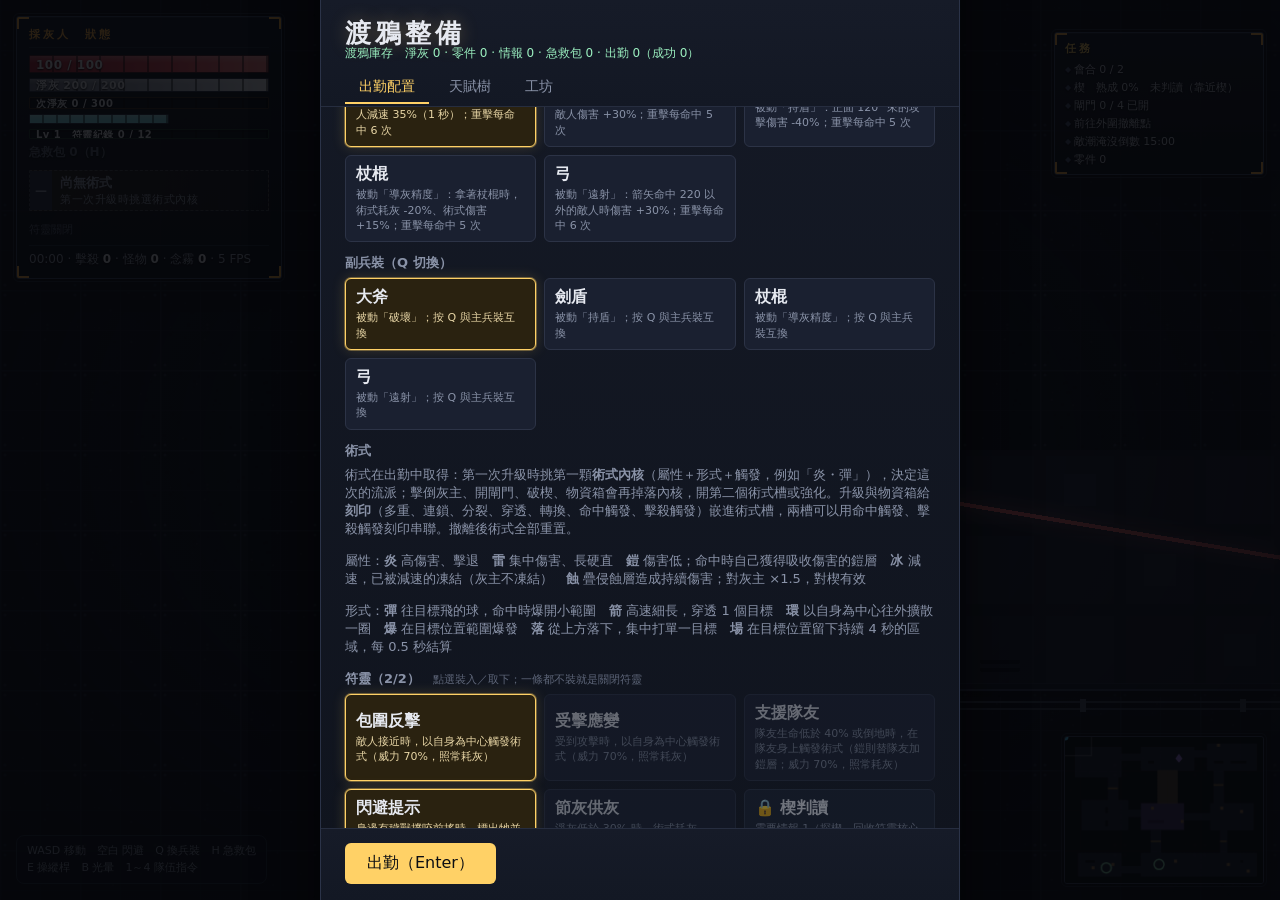
==== rift-survivor/index.html @ 5cd2fd7e "遊戲選單：六旗戰爭與接壤之楔 選單首頁加兩款遊戲的建置成果。六旗戰爭為純靜態；接壤之楔以相對路徑建置。  Co-Authored-By: Claude Sonnet 5.5 <noreply@anth" ====
<!doctype html>
<html lang="zh-Hant">
  <head>
    <meta charset="UTF-8" />
    <meta name="viewport" content="width=device-width, initial-scale=1.0, maximum-scale=1, user-scalable=no, viewport-fit=cover" />
    <title>接壤之楔 — 原型 M6 成長與平衡</title>
    <link rel="icon" href="data:image/svg+xml,%3Csvg xmlns='http://www.w3.org/2000/svg' viewBox='0 0 16 16'%3E%3Ccircle cx='8' cy='8' r='6' fill='%234fd1ff'/%3E%3C/svg%3E" />
    <script type="module" crossorigin src="./assets/index-C_yNsknh.js"></script>
    <link rel="modulepreload" crossorigin href="./assets/CanvasPool-dwPUnWQ4.js">
    <link rel="modulepreload" crossorigin href="./assets/canvasUtils-CXI_ysHv.js">
    <link rel="modulepreload" crossorigin href="./assets/RenderTargetSystem-DjqksETX.js">
    <link rel="modulepreload" crossorigin href="./assets/getTextureBatchBindGroup-BLrx3Rvi.js">
    <link rel="modulepreload" crossorigin href="./assets/getTexelRangeRects-DySdHJUp.js">
    <link rel="stylesheet" crossorigin href="./assets/index-B6tvguzx.css">
  </head>
  <body>
    <div id="app"></div>
    <div id="vignette"></div>

    <div id="hud">
      <div class="bar hp"><div class="fill" id="hp-fill"></div><div class="barrier" id="barrier-fill"></div><span id="hp-text"></span></div>
      <div class="bar ash"><div class="fill" id="ash-fill"></div><span id="ash-text"></span></div>
      <div class="bar cargo"><div class="fill" id="cargo-fill"></div><span id="cargo-text"></span></div>
      <div class="bar dodge"><div class="fill" id="dodge-fill"></div><span>翻滾</span></div>
      <div class="bar xp"><div class="fill" id="xp-fill"></div><span id="xp-text"></span></div>
      <div id="medkits"></div>
      <div id="art-slots" title="術式槽"></div>
      <div id="fuling-slots" title="符靈自動槽"></div>
      <div class="stats">
        <span id="time">00:00</span> · 擊殺 <b id="kills">0</b> · 怪物 <b id="enemies">0</b> ·
        念霧 <b id="threat">0</b> · <span id="fps"></span> FPS
      </div>
    </div>

    <div id="team">
      <div id="command"></div>
      <div id="team-list"></div>
      <ul id="mission" data-title="任務"></ul>
    </div>
    <div id="zone-name"></div>
    <div id="prompt"></div>
    <canvas id="minimap" width="200" height="147"></canvas>
    <div id="sys-toast"></div>

    <div id="fuling-toast"></div>
    <div id="weapon-hud">
      <div id="loadout-label"></div>
      <div class="weapon-row"><span><b id="weapon-name"></b> <small id="other-weapon"></small></span><span id="phase-label"></span></div>
      <div id="attack-name"></div>
      <div id="heavy-meter" title="主攻命中累積，滿了自動放重擊"></div>
      <div id="frame-bar">
        <i id="seg-windup"></i><i id="seg-active"></i><i id="seg-recovery"></i>
        <div id="frame-cursor"></div>
      </div>
    </div>
    <div id="help">WASD 移動　空白 閃避　Q 換兵裝　H 急救包<br>E 操縱桿　B 光暈　1～4 隊伍指令</div>

    <div id="levelup" hidden></div>

    <div id="outfit" hidden></div>

    <div id="result" hidden></div>

  </body>
</html>
---- rift-survivor/assets/index-B6tvguzx.css ----
*{box-sizing:border-box}html,body{color:#e6e9f0;background:#0b0d12;height:100%;margin:0;font-family:system-ui,-apple-system,PingFang TC,Noto Sans TC,sans-serif;overflow:hidden}#app canvas{cursor:crosshair;display:block}#hud{pointer-events:none;-webkit-user-select:none;user-select:none;flex-direction:column;gap:6px;display:flex;position:fixed;top:16px;left:16px}.bar{background:#1b2030;border:1px solid #2c3346;border-radius:4px;width:240px;height:18px;position:relative;overflow:hidden}.bar.dodge{width:140px;height:10px}.bar .fill{transform-origin:0;position:absolute;inset:0}.bar.dodge .fill{background:#4fd1ff}.bar.dodge.ready .fill{background:#8ff0ff}.bar span{text-shadow:0 1px 2px #000;padding-left:6px;font-size:12px;line-height:18px;display:block;position:relative}.bar.dodge span{display:none}.stats{color:#aab2c5;text-shadow:0 1px 2px #000;font-size:13px}.stats b{color:#e6e9f0;font-weight:600}#help{color:#7d869c;pointer-events:none;white-space:nowrap;font-size:12px;position:fixed;bottom:12px;left:50%;transform:translate(-50%)}#gameover{background:#05060ab8;flex-direction:column;justify-content:center;align-items:center;display:flex;position:fixed;inset:0}#gameover[hidden]{display:none}#gameover h1{color:#ff6b6b;letter-spacing:4px;margin:0 0 8px;font-size:44px}#gameover p{margin:4px;font-size:18px}#gameover .hint{color:#8a93a8;margin-top:16px;font-size:15px}#weapon-hud{pointer-events:none;text-shadow:0 1px 2px #000;width:300px;position:fixed;bottom:36px;left:50%;transform:translate(-50%)}.weapon-row{justify-content:space-between;align-items:baseline;font-size:15px;display:flex}#phase-label{color:#aab2c5;font-size:13px}#phase-label[data-phase=windup],#phase-label[data-phase=charging]{color:#ffd166}#phase-label[data-phase=active]{color:#ff6b6b;font-weight:700}#phase-label[data-phase=hitstun]{color:#ff4d5e;font-weight:700}#attack-name{color:#8a93a8;font-variant-numeric:tabular-nums;margin:2px 0 4px;font-size:12px}#frame-bar{background:#1b2030;border-radius:3px;height:8px;display:flex;position:relative;overflow:hidden}#frame-bar.idle i,#frame-bar.idle #frame-cursor{visibility:hidden}#frame-bar i{height:100%;display:block}#seg-windup{background:#b8902f}#seg-active{background:#e0454f}#seg-recovery{background:#4a5268}#frame-cursor{background:#fff;width:2px;margin-left:-1px;position:absolute;top:-2px;bottom:-2px;box-shadow:0 0 4px #fff}#heavy-meter{gap:4px;margin-bottom:5px;display:flex}#heavy-meter i{background:#262d3f;border-radius:2px;flex:1;height:6px}#heavy-meter i.on{background:#ffd166}#heavy-meter.full i{background:#fff1c2;box-shadow:0 0 6px #ffd166}.bar.hp .barrier{transform-origin:0;background:#9ad8ff8c;border-right:2px solid #cfefff;position:absolute;inset:0;transform:scaleX(0)}.bar.ash{height:14px}.bar.ash span{font-size:11px;line-height:14px}.bar.ash.low .fill{background:#6b4040}.bar.ash.warning{border-color:#ff4d5e;animation:.3s steps(2,end) infinite ash-warn}@keyframes ash-warn{50%{background:#4a1820}}#loadout-label{color:#ffb347;margin-bottom:2px;font-size:12px}#gameover button,.outfit-panel .deploy{font:inherit;color:#0b0d12;cursor:pointer;background:#ffd166;border:0;border-radius:6px;margin-top:18px;padding:10px 22px;font-size:16px}#outfit{background:#05060adb;justify-content:center;align-items:center;padding:16px;display:flex;position:fixed;inset:0;overflow:auto}#outfit[hidden]{display:none}.outfit-panel{background:#11151f;border:1px solid #2c3346;border-radius:10px;width:min(640px,100%);padding:20px 24px}.outfit-panel h1{letter-spacing:4px;margin:0;font-size:26px}.outfit-panel .sub{color:#8a93a8;margin:6px 0 14px;font-size:13px}.outfit-panel h2{color:#8a93a8;margin:12px 0 6px;font-size:13px;font-weight:600}.opts{grid-template-columns:repeat(auto-fit,minmax(160px,1fr));gap:8px;display:grid}.opt{text-align:left;color:#e6e9f0;font:inherit;cursor:pointer;background:#1a2030;border:1px solid #2c3346;border-radius:6px;padding:8px 10px}.opt b{font-size:16px;display:block}.opt small{color:#8a93a8;margin-top:2px;font-size:11px;line-height:1.4;display:block}.opt.on{background:#2a2210;border-color:#ffd166}.opt.on small{color:#e8d6a6}.preview{background:#0d1018;border-radius:6px;grid-template-columns:auto 1fr;gap:4px 14px;margin:16px 0 0;padding:10px 12px;font-size:13px;display:grid}.preview dt{color:#8a93a8}.preview dd{margin:0}#art-slots{flex-direction:column;gap:4px;margin:4px 0 6px;display:flex}.art-slot{background:#141824c7;border:1px solid #ffb34759;border-radius:6px;grid-template-columns:16px 1fr;align-items:baseline;column-gap:6px;padding:4px 8px;display:grid;position:relative;overflow:hidden}.art-slot>i{transform-origin:0;background:#ffb347;width:100%;height:2px;position:absolute;bottom:0;left:0;transform:scaleX(0)}.art-slot b{color:#ffb347;grid-row:span 2;font-size:12px}.art-slot span{color:#f2e6d0;font-size:13px;font-weight:700}.art-slot small{color:#9aa3b5;letter-spacing:.5px;font-size:11px}.art-slot.empty{border-style:dashed;border-color:#9aa3b559}.art-slot.empty span{color:#9aa3b5}.art-slot.low{border-color:#ff6b6b99}.art-slot.low span{color:#c98f8f}#fuling-slots{gap:6px;display:flex}#fuling-slots.off:before{content:"符靈關閉";color:#5d6578;font-size:11px}.fuling-slot{background:#10201a;border:1px solid #2d5a44;border-radius:4px;align-items:center;min-width:96px;height:20px;padding:0 8px;display:flex;position:relative;overflow:hidden}.fuling-slot span{color:#9bf0c0;white-space:nowrap;font-size:11px;position:relative}.fuling-slot .cd{transform-origin:100%;background:#0000008c;position:absolute;inset:0}.fuling-slot.lit{border-color:#9bf0c0;box-shadow:0 0 6px #9bf0c080}#fuling-toast{color:#9bf0c0;pointer-events:none;opacity:0;white-space:nowrap;background:#10201ad9;border:1px solid #2d5a44;border-radius:6px;padding:6px 14px;font-size:14px;transition:opacity .2s;position:fixed;top:22%;left:50%;transform:translate(-50%)}#fuling-toast.show{opacity:1}.opt.rule small{min-height:2.8em}.opt.disabled{opacity:.4;cursor:not-allowed}.outfit-panel h2 .hint{color:#5d6578;font-size:11px;font-weight:400}.bar.xp{width:240px;height:10px}.bar.xp span{font-size:10px;line-height:10px}#other-weapon{color:#7d869c;font-size:11px}#team{pointer-events:none;text-shadow:0 1px 2px #000;flex-direction:column;gap:6px;width:210px;display:flex;position:fixed;top:16px;right:16px}#command{color:#9bf0c0;text-align:right;font-size:12px}.mate{background:#11151fcc;border:1px solid #262d3f;border-radius:6px;padding:5px 8px}.mate[data-status=倒地]{border-color:#ff6b6b}.mate[data-status=待會合]{opacity:.75;border-style:dashed}.mate-head{justify-content:space-between;font-size:13px;display:flex}.mate-head span{color:#aab2c5;font-size:11px}.mate[data-status=倒地] .mate-head span{color:#ff6b6b;font-weight:700}.mini{background:#1b2030;border-radius:2px;height:4px;margin-top:3px;overflow:hidden}.mini i{transform-origin:0;height:100%;display:block}.mini.hp i{background:#ff6b6b}.mini.ash i{background:#d9dde6}.mate small{color:#7d869c;margin-top:3px;font-size:10px;display:block}#sys-toast{color:#e6e9f0;pointer-events:none;opacity:0;white-space:nowrap;background:#0b0d12d9;border:1px solid #3a4258;border-radius:6px;padding:6px 16px;font-size:15px;transition:opacity .2s;position:fixed;top:15%;left:50%;transform:translate(-50%)}#sys-toast.show{opacity:1}#levelup{background:#05060ac7;justify-content:center;align-items:center;padding:16px;display:flex;position:fixed;inset:0}#levelup[hidden]{display:none}.levelup-panel{text-align:center;width:min(720px,100%)}.levelup-panel h1{letter-spacing:3px;color:#9bf0c0;margin:0 0 4px;font-size:26px}.levelup-panel .sub{color:#8a93a8;margin:0 0 16px;font-size:13px}.cards{grid-template-columns:repeat(auto-fit,minmax(190px,1fr));gap:12px;display:grid}.card{text-align:left;color:#e6e9f0;font:inherit;cursor:pointer;background:#141925;border:1px solid #2c3346;border-radius:8px;padding:14px}.card:hover{background:#16241f;border-color:#9bf0c0}.card .cat{color:#7d869c;font-size:11px}.card b{margin:4px 0;font-size:18px;display:block}.card .key{float:right;color:#5d6578;font-size:11px}.gains{color:#aab2c5;margin-top:14px;font-size:13px}.bar.cargo{height:12px}.bar.cargo span{font-size:10px;line-height:12px}#zone-name{color:#aab2c5;letter-spacing:2px;pointer-events:none;text-shadow:0 1px 2px #000;font-size:14px;position:fixed;top:10px;left:50%;transform:translate(-50%)}#mission{color:#c4cad8;background:#11151fcc;border:1px solid #262d3f;border-radius:6px;flex-direction:column;gap:3px;margin:4px 0 0;padding:6px 8px;font-size:11px;list-style:none;display:flex}#mission li:before{content:"・";color:#5d6578}#mission li.done{color:#9bf0c0}#mission.urgent{border-color:#ff6b6b}#minimap{pointer-events:none;opacity:.92;background:#07080c;border:1px solid #2c3346;border-radius:6px;width:200px;position:fixed;bottom:16px;right:16px}#result{background:#05060adb;justify-content:center;align-items:center;padding:16px;display:flex;position:fixed;inset:0;overflow:auto}#result[hidden]{display:none}.result-panel{background:#11151f;border:1px solid #2c3346;border-radius:10px;width:min(520px,100%);padding:20px 24px}.result-panel.ok h1{color:#9bf0c0}.result-panel.fail h1{color:#ff6b6b}.result-panel h1{letter-spacing:2px;margin:0;font-size:24px}.result-panel .sub{color:#8a93a8;margin:4px 0 12px;font-size:13px}.flags{flex-wrap:wrap;gap:6px;margin-bottom:12px;display:flex}.flag{color:#5d6578;background:#1a2030;border-radius:4px;padding:2px 8px;font-size:12px}.flag.on{color:#b7e9ff;background:#12304a;outline:1px solid #4fd1ff}.result-panel table{border-collapse:collapse;width:100%;font-size:13px}.result-panel th{text-align:left;color:#8a93a8;padding:3px 0;font-weight:400}.result-panel td{text-align:right;padding:3px 0}.result-panel td.pos{color:#9bf0c0;font-weight:700}.result-panel td.neg{color:#ff6b6b;font-weight:700}.result-panel .stock{color:#aab2c5;margin:14px 0 0;font-size:12px}.result-panel .back,#gameover button{font:inherit;color:#0b0d12;cursor:pointer;background:#ffd166;border:0;border-radius:6px;margin-top:14px;padding:10px 22px;font-size:15px}.outfit-panel .stock{color:#9bf0c0;margin:-6px 0 10px;font-size:12px}.tabs{border-bottom:1px solid #262d3f;gap:6px;margin:4px 0 10px;display:flex}.tab{color:#8a93a8;font:inherit;cursor:pointer;background:0 0;border:0;border-bottom:2px solid #0000;padding:6px 14px;font-size:14px}.tab.on{color:#ffd166;border-bottom-color:#ffd166}.notice{color:#b7e9ff;background:#12304a;border-radius:6px;margin:0 0 8px;padding:6px 10px;font-size:13px}.opt.locked{opacity:.45}.tree{grid-template-columns:repeat(3,1fr);gap:10px;margin-top:10px;display:grid}.branch{flex-direction:column;gap:6px;display:flex}.branch h3{color:#ffd166;text-align:center;margin:0;font-size:14px}.talent{text-align:left;color:#e6e9f0;font:inherit;cursor:pointer;background:#141925;border:1px solid #2c3346;border-radius:6px;padding:8px}.talent .tier{color:#7d869c;font-size:10px;display:block}.talent b{margin:2px 0;font-size:14px;display:block}.talent small{color:#aab2c5;font-size:11px;line-height:1.4;display:block}.talent em{color:#7d869c;margin-top:4px;font-size:11px;font-style:normal;display:block}.talent.cap{border-style:dashed}.talent.owned{background:#16301f;border-color:#9bf0c0}.talent.owned em{color:#9bf0c0}.talent.ready{border-color:#ffd166}.talent.ready em{color:#ffd166}.talent.ready:hover{background:#2a2210}.talent.locked,.talent.poor{opacity:.5;cursor:not-allowed}.talent.poor em{color:#ff9b9b}.reset{font:inherit;color:#aab2c5;cursor:pointer;background:#1a2030;border:1px solid #3a4258;border-radius:6px;margin-top:12px;padding:6px 14px;font-size:12px}.workshop{flex-direction:column;gap:10px;margin-top:10px;display:flex}.repair-row{grid-template-columns:60px 1fr 140px 150px;align-items:center;gap:10px;font-size:13px;display:grid}.repair-row .dur{background:#1b2030;border-radius:4px;height:8px;overflow:hidden}.repair-row .dur i{transform-origin:0;background:#9bf0c0;height:100%;display:block}.repair-row .dur i.warn{background:#ffd166}.repair-row .dur i.bad{background:#ff6b6b}.repair-row button{font:inherit;color:#ffd166;cursor:pointer;background:#2a2210;border:1px solid #ffd166;border-radius:6px;padding:6px 10px;font-size:12px}.repair-row button:disabled{opacity:.4;cursor:default}@media (width<=560px){.tree,.repair-row{grid-template-columns:1fr}}.outfit-panel{padding-top:0;padding-bottom:0}.outfit-head{z-index:2;background:#11151f;border-bottom:1px solid #262d3f;margin:0 -24px;padding:16px 24px 2px;position:sticky;top:-16px}.outfit-foot{z-index:2;background:#11151f;border-top:1px solid #262d3f;margin:12px -24px 0;padding:4px 24px 16px;position:sticky;bottom:-16px}.outfit-foot .deploy{margin-top:10px}.outfit-panel .tabs{border-bottom:0;margin-bottom:0}#prompt{color:#e2d4ff;pointer-events:none;opacity:0;white-space:nowrap;background:#281a3cd9;border:1px solid #b48cff;border-radius:6px;padding:5px 14px;font-size:14px;transition:opacity .15s;position:fixed;top:34px;left:50%;transform:translate(-50%)}#prompt.show{opacity:1}#medkits{color:#7dffb0;text-shadow:0 1px 2px #000;font-size:12px}#medkits.empty{color:#5d6578}.prep{color:#aab2c5;align-items:center;gap:12px;font-size:12px;display:flex}.prep .buy{font:inherit;color:#7dffb0;cursor:pointer;background:#16301f;border:1px solid #7dffb0;border-radius:6px;flex:none;padding:6px 12px;font-size:12px}.prep .buy:disabled{opacity:.4;cursor:default}#vignette{pointer-events:none;background:radial-gradient(#0000 55%,#0403088c 100%);transition:background 1.5s;position:fixed;inset:0}body[data-depth="3"] #vignette{background:radial-gradient(#3c1e5a14 40%,#140820b3 100%)}body[data-depth="2"] #vignette{background:radial-gradient(#1e1e3c0a 45%,#08081499 100%)}:root{--panel:linear-gradient(180deg, #161b28e0, #0c0f17e0);--edge:#2b3348;--edge-hi:#ffffff0f;--accent:#ffd166;--mist:#b48cff}body{font-variant-numeric:tabular-nums;font-family:system-ui,-apple-system,PingFang TC,Noto Sans TC,Microsoft JhengHei,sans-serif}#hud{background:var(--panel);border:1px solid var(--edge);box-shadow:0 6px 24px #00000073, inset 0 1px 0 var(--edge-hi);border-radius:10px;gap:5px;padding:10px 12px}.bar{background:#0d1018;border-color:#252c3e;border-radius:5px;box-shadow:inset 0 1px 3px #0009}.bar .fill{transition:transform .12s}.bar .fill:after{content:"";background:linear-gradient(#ffffff47,#0000);height:45%;position:absolute;top:0;left:0;right:0}.bar.hp .fill{background:linear-gradient(90deg,#a8283a,#e8505e 60%,#ff8a8a)}.bar.ash .fill{background:linear-gradient(90deg,#6d7284,#c6ccda 70%,#f2f4fa)}.bar.cargo .fill{background:linear-gradient(90deg,#6d5230,#c79a5c 70%,#ecc98e)}.bar.xp .fill{background:linear-gradient(90deg,#2f6b4d,#6fd9a0 70%,#b8ffd6)}.bar span{letter-spacing:.5px;font-weight:600}.stats{margin-top:2px;font-size:12px}#medkits{font-weight:600}.fuling-slot{background:linear-gradient(#13261e,#0d1a15);border-radius:5px}.fuling-slot.lit{animation:.9s ease-in-out infinite alternate slot-pulse}@keyframes slot-pulse{0%{box-shadow:0 0 2px #9bf0c04d}to{box-shadow:0 0 10px #9bf0c0b3}}.mate{background:var(--panel);border:1px solid var(--edge);border-left:3px solid var(--c,#4fd1ff);box-shadow:0 4px 16px #00000059, inset 0 1px 0 var(--edge-hi);border-radius:8px}.mate .mini{background:#0d1018;height:5px}.mate .mini.hp i{background:linear-gradient(90deg,#a8283a,#ff7a86)}.mate .mini.ash i{background:linear-gradient(90deg,#6d7284,#e6e9f0)}#mission{background:var(--panel);border-color:var(--edge);box-shadow:0 4px 16px #00000059, inset 0 1px 0 var(--edge-hi);border-radius:8px;padding:8px 10px 7px}#mission:before{content:attr(data-title);letter-spacing:3px;color:var(--accent);margin-bottom:3px;font-size:11px;font-weight:700;display:block}#mission li:before{content:"◆ ";vertical-align:1px;color:#4a5470;font-size:8px}#mission li.done:before{color:#9bf0c0}#mission.urgent{animation:1s ease-in-out infinite alternate urgent}@keyframes urgent{0%{border-color:#5a2a32}to{border-color:#ff6b6b;box-shadow:0 0 14px #ff6b6b59}}#weapon-hud{background:var(--panel);border:1px solid var(--edge);box-shadow:0 6px 24px #00000073, inset 0 1px 0 var(--edge-hi);border-radius:10px;padding:8px 12px 10px}#frame-bar{border-radius:4px}#heavy-meter i{border-radius:3px}#heavy-meter.full i{animation:.5s ease-in-out infinite alternate meter-full}@keyframes meter-full{to{background:#fff;box-shadow:0 0 10px #ffd166}}#minimap{border-color:var(--edge);border-radius:10px;box-shadow:0 6px 24px #00000080}#zone-name{letter-spacing:6px;color:#c4cad8;text-shadow:0 0 12px #b48cff59,0 1px 2px #000;font-weight:700}#sys-toast,#fuling-toast,#prompt{-webkit-backdrop-filter:blur(3px);backdrop-filter:blur(3px);border-radius:8px;box-shadow:0 6px 22px #00000080}#sys-toast{border-left:3px solid var(--accent)}#fuling-toast{border-left:3px solid #9bf0c0}#prompt{border-left:3px solid var(--mist)}#sys-toast.show,#fuling-toast.show,#prompt.show{animation:.18s ease-out pop}@keyframes pop{0%{opacity:0;transform:translate(-50%,-6px)}to{opacity:1;transform:translate(-50%)}}.outfit-panel,.result-panel{border-color:var(--edge);box-shadow:0 20px 60px #0009, inset 0 1px 0 var(--edge-hi);background:linear-gradient(#161b28,#0e121b)}.outfit-head,.outfit-foot{background:linear-gradient(#161b28,#131824)}.outfit-panel h1,.result-panel h1{text-shadow:0 0 18px #ffd16640}.opt,.talent,.card{transition:transform .12s,border-color .12s,box-shadow .12s,background .12s}.opt:hover:not(.disabled),.card:hover,.talent.ready:hover{transform:translateY(-1px);box-shadow:0 6px 16px #00000059}.opt.on{box-shadow:0 0 0 1px #ffd16659,0 0 14px #ffd1662e}.talent.owned{box-shadow:0 0 12px #9bf0c033}.deploy,.result-panel .back{background:linear-gradient(#ffe08a,#ffc23e);transition:transform .12s,box-shadow .12s}.deploy:hover,.result-panel .back:hover{transform:translateY(-1px);box-shadow:0 6px 20px #ffc23e59}.card{background:linear-gradient(#172030,#121824)}.levelup-panel h1{text-shadow:0 0 20px #9bf0c080}#help{white-space:normal;color:#8a93a8;background:#0c0f17b3;border:1px solid #222a3b;border-radius:8px;padding:6px 10px;font-size:11px;line-height:1.6;bottom:16px;left:16px;transform:none}:root{--edge-in:#3d4a66;--edge-out:#1d2433;--bracket:#ffb347;--brackets:linear-gradient(var(--bracket), var(--bracket)) top left / 12px 2px no-repeat, linear-gradient(var(--bracket), var(--bracket)) top left / 2px 12px no-repeat, linear-gradient(var(--bracket), var(--bracket)) top right / 12px 2px no-repeat, linear-gradient(var(--bracket), var(--bracket)) top right / 2px 12px no-repeat, linear-gradient(var(--bracket), var(--bracket)) bottom left / 12px 2px no-repeat, linear-gradient(var(--bracket), var(--bracket)) bottom left / 2px 12px no-repeat, linear-gradient(var(--bracket), var(--bracket)) bottom right / 12px 2px no-repeat, linear-gradient(var(--bracket), var(--bracket)) bottom right / 2px 12px no-repeat}#hud,#weapon-hud,#mission{border:1px solid var(--edge-in);outline:1px solid var(--edge-out);outline-offset:2px;background:var(--brackets), var(--panel);border-radius:3px}.mate,#minimap{outline:1px solid var(--edge-out);outline-offset:2px;border-color:var(--edge-in);border-radius:3px}#hud:before{content:"採灰人　狀態";letter-spacing:3px;color:var(--bracket);border-bottom:1px solid #222a3a;margin-bottom:2px;padding-bottom:5px;font-size:11px;font-weight:700;display:block}#hud .stats{color:#9aa3b5;border-top:1px solid #222a3a;margin-top:3px;padding-top:5px}.bar{border-color:#2e3446;border-radius:1px}.bar:after{content:"";pointer-events:none;background:repeating-linear-gradient(90deg,#0000 0 calc(10% - 2px),#00000073 calc(10% - 2px) 10%);position:absolute;inset:0}.bar.hp{border-color:#4a1c24}.bar.cargo{border-color:#3a3020}.bar.xp{border-color:#1f3a2c}.bar.xp .fill{box-shadow:0 0 6px #9bf0c099}.bar.ash:before{content:"";top:-1px;bottom:-1px;left:var(--cost,-10px);background:var(--bracket);width:2px;box-shadow:0 0 4px var(--bracket);z-index:1;position:absolute}.art-slot{background:linear-gradient(90deg,#ffb3471f,#ffb34705);border-color:#5a4528;border-radius:1px;grid-template-columns:22px 1fr;column-gap:8px;padding:0 8px 0 0}.art-slot b{background:var(--bracket);color:#0b0d12;justify-content:center;align-self:stretch;align-items:center;padding:3px 0;font-weight:800;display:flex}.art-slot span{padding-top:3px}.art-slot small{padding-bottom:3px}.art-slot.low b{color:#e8ecf4;background:#6b4040}.art-slot.empty b{color:#9aa3b5;background:#2a3346}#loadout-label{letter-spacing:2px;color:var(--bracket);font-weight:700}.bar span{z-index:2}html,body{overscroll-behavior:none}body.touch{-webkit-user-select:none;user-select:none;-webkit-touch-callout:none}body.touch canvas{touch-action:none}#touch{z-index:5;pointer-events:none;touch-action:none;position:fixed;inset:0}body:not([data-mode=run]) #touch{display:none}.stick-zone{pointer-events:auto;touch-action:none;width:50%;position:absolute;top:0;bottom:0;left:0}.stick-base{opacity:0;background:radial-gradient(circle,#4fd1ff1a,#4fd1ff05 70%);border:2px solid #ffffff2e;border-radius:50%;width:128px;height:128px;transition:opacity .12s;position:absolute;top:-64px;left:-64px}.stick-base.on{opacity:1}.stick-knob{background:#e8fbffd9;border-radius:50%;width:50px;height:50px;position:absolute;top:39px;left:39px;box-shadow:0 0 0 3px #00000059,0 0 12px #4fd1ff99}.touch-pad{right:calc(16px + env(safe-area-inset-right,0px));bottom:calc(18px + env(safe-area-inset-bottom,0px));pointer-events:none;width:210px;height:190px;position:absolute}.tbtn{border:2px solid var(--edge-in,#3d4a66);color:#e8ecf4;font:inherit;pointer-events:auto;touch-action:none;background:#0e111ab8;border-radius:50%;flex-direction:column;justify-content:center;align-items:center;gap:1px;display:flex;position:absolute;box-shadow:0 4px 14px #00000073}.tbtn b{letter-spacing:1px;font-size:14px}.tbtn small{color:#9aa3b5;font-size:10px}.tbtn.down{border-color:var(--bracket,#ffb347);background:#ffb34759;transform:scale(.93)}.tbtn-dodge{border-color:#4fd1ff;width:92px;height:92px;bottom:0;right:0}.tbtn-dodge b{font-size:17px}.tbtn-swap{width:62px;height:62px;bottom:6px;right:104px}.tbtn-medkit{border-color:#2d6a4a;width:58px;height:58px;bottom:104px;right:14px}.tbtn-medkit b{color:#7dffb0;font-size:13px}body:not([data-medkits="1"]) .tbtn-medkit{opacity:.35}.tbtn-lever{border-color:#ffd166;width:74px;height:74px;display:none;bottom:82px;right:96px}.tbtn-lever b{color:#ffd166;font-size:13px}body[data-lever="1"] .tbtn-lever{animation:.8s ease-in-out infinite alternate lever-pulse;display:flex}@keyframes lever-pulse{to{box-shadow:0 0 16px #ffd166b3}}.touch-team{right:calc(236px + env(safe-area-inset-right,0px));bottom:calc(18px + env(safe-area-inset-bottom,0px));pointer-events:none;flex-direction:column-reverse;align-items:flex-end;gap:6px;display:flex;position:absolute}.tbtn-team{width:52px;height:52px;position:relative}.tbtn-team b{font-size:12px}.team-menu{pointer-events:auto;flex-direction:column;gap:6px;display:flex}.team-menu[hidden]{display:none}.team-menu button{min-width:72px;min-height:44px;font:inherit;color:#e8ecf4;border:1px solid var(--edge-in,#3d4a66);background:#0e111ae6;border-radius:3px;padding:0 12px;font-size:14px}.rotate-hint{display:none}@media (orientation:portrait){.rotate-hint{border:1px solid var(--edge-in,#3d4a66);outline:1px solid var(--edge-out,#1d2433);outline-offset:2px;pointer-events:auto;text-align:center;background:#0a0c12eb;flex-direction:column;align-items:center;gap:10px;padding:16px 20px;display:flex;position:absolute;top:42%;left:50%;transform:translate(-50%,-50%)}.rotate-hint p{letter-spacing:1px;margin:0;font-size:15px}.rotate-hint button{min-height:44px;font:inherit;color:#0b0d12;background:var(--bracket,#ffb347);border:0;padding:0 16px}}body.touch #help,body.touch #weapon-hud{display:none}body.touch #hud{transform-origin:0 0;top:calc(10px + env(safe-area-inset-top,0px));left:calc(10px + env(safe-area-inset-left,0px));transform:scale(.78)}body.touch #team{transform-origin:100% 0;top:calc(10px + env(safe-area-inset-top,0px));right:calc(10px + env(safe-area-inset-right,0px));transform:scale(.72)}body.touch #minimap{width:130px;right:auto;left:calc(12px + env(safe-area-inset-left,0px));bottom:calc(12px + env(safe-area-inset-bottom,0px));opacity:.85}body.touch #zone-name{font-size:12px}@media (height<=520px){body.touch #hud{transform:scale(.62)}body.touch #team{transform:scale(.55)}body.touch #minimap{width:104px}body.touch .outfit-panel h1{font-size:20px}body.touch .outfit-head{padding-top:8px}body.touch .outfit-panel .sub{margin:4px 0 8px;font-size:12px}}@media (width<=520px){body.touch #hud{transform:scale(.66)}body.touch #team-list{display:none}body.touch .touch-pad{transform-origin:100% 100%;transform:scale(.85)}body.touch .touch-team{right:calc(112px + env(safe-area-inset-right,0px));bottom:calc(98px + env(safe-area-inset-bottom,0px))}body.touch #minimap{width:112px}body.touch #zone-name{top:calc(190px + env(safe-area-inset-top,0px))}body.touch #sys-toast{top:calc(218px + env(safe-area-inset-top,0px));box-sizing:border-box;text-align:center;max-width:calc(100vw - 32px)}body.touch #fuling-toast,body.touch #prompt{box-sizing:border-box;text-align:center;max-width:calc(100vw - 32px)}}body.touch #outfit,body.touch #levelup,body.touch #result{padding:max(10px, env(safe-area-inset-top,0px)) max(10px, env(safe-area-inset-right,0px)) max(10px, env(safe-area-inset-bottom,0px)) max(10px, env(safe-area-inset-left,0px));box-sizing:border-box;align-items:flex-start;overflow-y:auto}body.touch .opt,body.touch .card,body.touch .talent,body.touch .tabs button,body.touch .buy,body.touch .deploy,body.touch .result-panel .back{min-height:44px}@media (width<=520px){.cards{grid-template-columns:1fr}.opts{grid-template-columns:repeat(auto-fit,minmax(130px,1fr))}.outfit-panel h1,.levelup-panel h1{font-size:22px}}
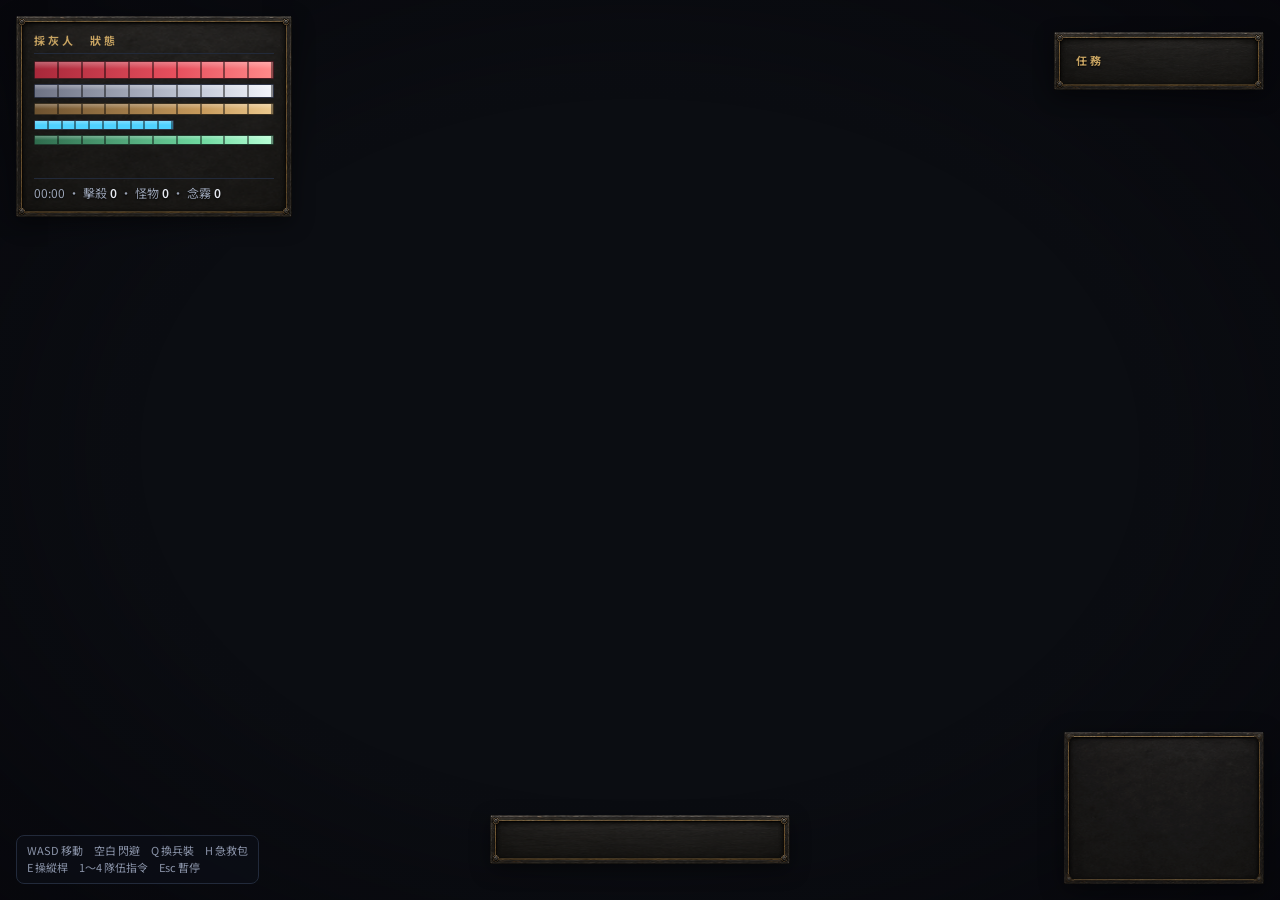
==== commit 60bef866: "接壤之楔：更新為 Godot 素材版（灰堡介面、地面物件、像素角色） Co-Authored-By: Claude Opus 5.5 <noreply@anthropic.com>" ====
--- a/rift-survivor/index.html
+++ b/rift-survivor/index.html
@@ -3,15 +3,22 @@
   <head>
     <meta charset="UTF-8" />
     <meta name="viewport" content="width=device-width, initial-scale=1.0, maximum-scale=1, user-scalable=no, viewport-fit=cover" />
-    <title>接壤之楔 — 原型 M6 成長與平衡</title>
+    <title>接壤之楔</title>
+    <link rel="preconnect" href="https://fonts.googleapis.com" />
+    <link rel="preconnect" href="https://fonts.gstatic.com" crossorigin />
+    <link rel="stylesheet" href="https://fonts.googleapis.com/css2?family=Noto+Sans+TC:wght@400;500;700&family=Noto+Serif+TC:wght@500;700&display=swap" />
     <link rel="icon" href="data:image/svg+xml,%3Csvg xmlns='http://www.w3.org/2000/svg' viewBox='0 0 16 16'%3E%3Ccircle cx='8' cy='8' r='6' fill='%234fd1ff'/%3E%3C/svg%3E" />
-    <script type="module" crossorigin src="./assets/index-C_yNsknh.js"></script>
-    <link rel="modulepreload" crossorigin href="./assets/CanvasPool-dwPUnWQ4.js">
-    <link rel="modulepreload" crossorigin href="./assets/canvasUtils-CXI_ysHv.js">
-    <link rel="modulepreload" crossorigin href="./assets/RenderTargetSystem-DjqksETX.js">
-    <link rel="modulepreload" crossorigin href="./assets/getTextureBatchBindGroup-BLrx3Rvi.js">
-    <link rel="modulepreload" crossorigin href="./assets/getTexelRangeRects-DySdHJUp.js">
-    <link rel="stylesheet" crossorigin href="./assets/index-B6tvguzx.css">
+    <script type="module" crossorigin src="./assets/index-DB_IjKrZ.js"></script>
+    <link rel="modulepreload" crossorigin href="./assets/CanvasPool-BKClwQdf.js">
+    <link rel="modulepreload" crossorigin href="./assets/Filter-LPvnWTqr.js">
+    <link rel="modulepreload" crossorigin href="./assets/canvasUtils-B0HNDru7.js">
+    <link rel="modulepreload" crossorigin href="./assets/Cache-fNcOcM1E.js">
+    <link rel="modulepreload" crossorigin href="./assets/GCManagedHash-DP1i0eX7.js">
+    <link rel="modulepreload" crossorigin href="./assets/RenderTargetSystem-BEk_wegX.js">
+    <link rel="modulepreload" crossorigin href="./assets/getTextureBatchBindGroup-CIH9f4hr.js">
+    <link rel="modulepreload" crossorigin href="./assets/GraphicsContext-BCxAESEO.js">
+    <link rel="modulepreload" crossorigin href="./assets/getTexelRangeRects-OgnR6yEd.js">
+    <link rel="stylesheet" crossorigin href="./assets/index-8kmBL7K4.css">
   </head>
   <body>
     <div id="app"></div>
@@ -28,7 +35,7 @@
       <div id="fuling-slots" title="符靈自動槽"></div>
       <div class="stats">
         <span id="time">00:00</span> · 擊殺 <b id="kills">0</b> · 怪物 <b id="enemies">0</b> ·
-        念霧 <b id="threat">0</b> · <span id="fps"></span> FPS
+        念霧 <b id="threat">0</b><span class="dbg"> · <span id="fps"></span> FPS</span>
       </div>
     </div>
 
@@ -53,7 +60,7 @@
         <div id="frame-cursor"></div>
       </div>
     </div>
-    <div id="help">WASD 移動　空白 閃避　Q 換兵裝　H 急救包<br>E 操縱桿　B 光暈　1～4 隊伍指令</div>
+    <div id="help">WASD 移動　空白 閃避　Q 換兵裝　H 急救包<br>E 操縱桿　1～4 隊伍指令　Esc 暫停</div>
 
     <div id="levelup" hidden></div>
 
--- a/rift-survivor/assets/index-8kmBL7K4.css
+++ b/rift-survivor/assets/index-8kmBL7K4.css
@@ -0,0 +1 @@
+*{box-sizing:border-box}html,body{color:#e6e9f0;background:#0b0d12;height:100%;margin:0;font-family:system-ui,-apple-system,PingFang TC,Noto Sans TC,sans-serif;overflow:hidden}#app canvas{cursor:crosshair;display:block}#hud{pointer-events:none;-webkit-user-select:none;user-select:none;flex-direction:column;gap:6px;display:flex;position:fixed;top:16px;left:16px}.bar{background:#1b2030;border:1px solid #2c3346;border-radius:4px;width:240px;height:18px;position:relative;overflow:hidden}.bar.dodge{width:140px;height:10px}.bar .fill{transform-origin:0;position:absolute;inset:0}.bar.dodge .fill{background:#4fd1ff}.bar.dodge.ready .fill{background:#8ff0ff}.bar span{text-shadow:0 1px 2px #000;padding-left:6px;font-size:12px;line-height:18px;display:block;position:relative}.bar.dodge span{display:none}.stats{color:#aab2c5;text-shadow:0 1px 2px #000;font-size:13px}.stats b{color:#e6e9f0;font-weight:600}#help{color:#7d869c;pointer-events:none;white-space:nowrap;font-size:12px;position:fixed;bottom:12px;left:50%;transform:translate(-50%)}#gameover{background:#05060ab8;flex-direction:column;justify-content:center;align-items:center;display:flex;position:fixed;inset:0}#gameover[hidden]{display:none}#gameover h1{color:#ff6b6b;letter-spacing:4px;margin:0 0 8px;font-size:44px}#gameover p{margin:4px;font-size:18px}#gameover .hint{color:#8a93a8;margin-top:16px;font-size:15px}#weapon-hud{pointer-events:none;text-shadow:0 1px 2px #000;width:300px;position:fixed;bottom:36px;left:50%;transform:translate(-50%)}.weapon-row{justify-content:space-between;align-items:baseline;font-size:15px;display:flex}#phase-label{color:#aab2c5;font-size:13px}#phase-label[data-phase=windup],#phase-label[data-phase=charging]{color:#ffd166}#phase-label[data-phase=active]{color:#ff6b6b;font-weight:700}#phase-label[data-phase=hitstun]{color:#ff4d5e;font-weight:700}#attack-name{color:#8a93a8;font-variant-numeric:tabular-nums;margin:2px 0 4px;font-size:12px}#frame-bar{background:#1b2030;border-radius:3px;height:8px;display:flex;position:relative;overflow:hidden}#frame-bar.idle i,#frame-bar.idle #frame-cursor{visibility:hidden}#frame-bar i{height:100%;display:block}#seg-windup{background:#b8902f}#seg-active{background:#e0454f}#seg-recovery{background:#4a5268}#frame-cursor{background:#fff;width:2px;margin-left:-1px;position:absolute;top:-2px;bottom:-2px;box-shadow:0 0 4px #fff}#heavy-meter{gap:4px;margin-bottom:5px;display:flex}#heavy-meter i{background:#262d3f;border-radius:2px;flex:1;height:6px}#heavy-meter i.on{background:#ffd166}#heavy-meter.full i{background:#fff1c2;box-shadow:0 0 6px #ffd166}.bar.hp .barrier{transform-origin:0;background:#9ad8ff8c;border-right:2px solid #cfefff;position:absolute;inset:0;transform:scaleX(0)}.bar.ash{height:14px}.bar.ash span{font-size:11px;line-height:14px}.bar.ash.low .fill{background:#6b4040}.bar.ash.warning{border-color:#ff4d5e;animation:.3s steps(2,end) infinite ash-warn}@keyframes ash-warn{50%{background:#4a1820}}#loadout-label{color:#ffb347;margin-bottom:2px;font-size:12px}#gameover button,.outfit-panel .deploy{font:inherit;color:#0b0d12;cursor:pointer;background:#ffd166;border:0;border-radius:6px;margin-top:18px;padding:10px 22px;font-size:16px}#outfit{background:#05060adb;justify-content:center;align-items:center;padding:16px;display:flex;position:fixed;inset:0;overflow:auto}#outfit[hidden]{display:none}.outfit-panel{background:#11151f;border:1px solid #2c3346;border-radius:10px;width:min(640px,100%);padding:20px 24px}.outfit-panel h1{letter-spacing:4px;margin:0;font-size:26px}.outfit-panel .sub{color:#8a93a8;margin:6px 0 14px;font-size:13px}.outfit-panel h2{color:#8a93a8;margin:12px 0 6px;font-size:13px;font-weight:600}.opts{grid-template-columns:repeat(auto-fit,minmax(160px,1fr));gap:8px;display:grid}.opt{text-align:left;color:#e6e9f0;font:inherit;cursor:pointer;background:#1a2030;border:1px solid #2c3346;border-radius:6px;padding:8px 10px}.opt b{font-size:16px;display:block}.opt small{color:#8a93a8;margin-top:2px;font-size:11px;line-height:1.4;display:block}.opt.on{background:#2a2210;border-color:#ffd166}.opt.on small{color:#e8d6a6}.preview{background:#0d1018;border-radius:6px;grid-template-columns:auto 1fr;gap:4px 14px;margin:16px 0 0;padding:10px 12px;font-size:13px;display:grid}.preview dt{color:#8a93a8}.preview dd{margin:0}#art-slots{flex-direction:column;gap:4px;margin:4px 0 6px;display:flex}.art-slot{background:#141824c7;border:1px solid #ffb34759;border-radius:6px;grid-template-columns:16px 1fr;align-items:baseline;column-gap:6px;padding:4px 8px;display:grid;position:relative;overflow:hidden}.art-slot>i{transform-origin:0;background:#ffb347;width:100%;height:2px;position:absolute;bottom:0;left:0;transform:scaleX(0)}.art-slot b{color:#ffb347;grid-row:span 2;font-size:12px}.art-slot span{color:#f2e6d0;font-size:13px;font-weight:700}.art-slot small{color:#9aa3b5;letter-spacing:.5px;font-size:11px}.art-slot.empty{border-style:dashed;border-color:#9aa3b559}.art-slot.empty span{color:#9aa3b5}.art-slot.low{border-color:#ff6b6b99}.art-slot.low span{color:#c98f8f}#fuling-slots{gap:6px;display:flex}#fuling-slots.off:before{content:"符靈關閉";color:#5d6578;font-size:11px}.fuling-slot{background:#10201a;border:1px solid #2d5a44;border-radius:4px;align-items:center;min-width:96px;height:20px;padding:0 8px;display:flex;position:relative;overflow:hidden}.fuling-slot span{color:#9bf0c0;white-space:nowrap;font-size:11px;position:relative}.fuling-slot .cd{transform-origin:100%;background:#0000008c;position:absolute;inset:0}.fuling-slot.lit{border-color:#9bf0c0;box-shadow:0 0 6px #9bf0c080}#fuling-toast{color:#9bf0c0;pointer-events:none;opacity:0;white-space:nowrap;background:#10201ad9;border:1px solid #2d5a44;border-radius:6px;padding:6px 14px;font-size:14px;transition:opacity .2s;position:fixed;top:22%;left:50%;transform:translate(-50%)}#fuling-toast.show{opacity:1}.opt.rule small{min-height:2.8em}.opt.disabled{opacity:.4;cursor:not-allowed}.outfit-panel h2 .hint{color:#5d6578;font-size:11px;font-weight:400}.bar.xp{width:240px;height:10px}.bar.xp span{font-size:10px;line-height:10px}#other-weapon{color:#7d869c;font-size:11px}#team{pointer-events:none;text-shadow:0 1px 2px #000;flex-direction:column;gap:6px;width:210px;display:flex;position:fixed;top:16px;right:16px}#command{color:#9bf0c0;text-align:right;font-size:12px}.mate{background:#11151fcc;border:1px solid #262d3f;border-radius:6px;padding:5px 8px}.mate[data-status=倒地]{border-color:#ff6b6b}.mate[data-status=待會合]{opacity:.75;border-style:dashed}.mate-head{justify-content:space-between;font-size:13px;display:flex}.mate-head span{color:#aab2c5;font-size:11px}.mate[data-status=倒地] .mate-head span{color:#ff6b6b;font-weight:700}.mini{background:#1b2030;border-radius:2px;height:4px;margin-top:3px;overflow:hidden}.mini i{transform-origin:0;height:100%;display:block}.mini.hp i{background:#ff6b6b}.mini.ash i{background:#d9dde6}.mate small{color:#7d869c;margin-top:3px;font-size:10px;display:block}#sys-toast{color:#e6e9f0;pointer-events:none;opacity:0;white-space:nowrap;background:#0b0d12d9;border:1px solid #3a4258;border-radius:6px;padding:6px 16px;font-size:15px;transition:opacity .2s;position:fixed;top:15%;left:50%;transform:translate(-50%)}#sys-toast.show{opacity:1}#levelup{background:#05060ac7;justify-content:center;align-items:center;padding:16px;display:flex;position:fixed;inset:0}#levelup[hidden]{display:none}.levelup-panel{text-align:center;width:min(720px,100%)}.levelup-panel h1{letter-spacing:3px;color:#9bf0c0;margin:0 0 4px;font-size:26px}.levelup-panel .sub{color:#8a93a8;margin:0 0 16px;font-size:13px}.cards{grid-template-columns:repeat(auto-fit,minmax(190px,1fr));gap:12px;display:grid}.card{text-align:left;color:#e6e9f0;font:inherit;cursor:pointer;background:#141925;border:1px solid #2c3346;border-radius:8px;padding:14px}.card:hover{background:#16241f;border-color:#9bf0c0}.card .cat{color:#7d869c;font-size:11px}.card b{margin:4px 0;font-size:18px;display:block}.card .key{float:right;color:#5d6578;font-size:11px}.gains{color:#aab2c5;margin-top:14px;font-size:13px}.bar.cargo{height:12px}.bar.cargo span{font-size:10px;line-height:12px}#zone-name{color:#aab2c5;letter-spacing:2px;pointer-events:none;text-shadow:0 1px 2px #000;font-size:14px;position:fixed;top:10px;left:50%;transform:translate(-50%)}#mission{color:#c4cad8;background:#11151fcc;border:1px solid #262d3f;border-radius:6px;flex-direction:column;gap:3px;margin:4px 0 0;padding:6px 8px;font-size:11px;list-style:none;display:flex}#mission li:before{content:"・";color:#5d6578}#mission li.done{color:#9bf0c0}#mission.urgent{border-color:#ff6b6b}#minimap{pointer-events:none;opacity:.92;background:#07080c;border:1px solid #2c3346;border-radius:6px;width:200px;position:fixed;bottom:16px;right:16px}#result{background:#05060adb;justify-content:center;align-items:center;padding:16px;display:flex;position:fixed;inset:0;overflow:auto}#result[hidden]{display:none}.result-panel{background:#11151f;border:1px solid #2c3346;border-radius:10px;width:min(520px,100%);padding:20px 24px}.result-panel h1{letter-spacing:2px;margin:0;font-size:24px}.result-panel .sub{color:#8a93a8;margin:4px 0 12px;font-size:13px}.flags{flex-wrap:wrap;gap:6px;margin-bottom:12px;display:flex}.flag{color:#5d6578;background:#1a2030;border-radius:4px;padding:2px 8px;font-size:12px}.flag.on{color:#b7e9ff;background:#12304a;outline:1px solid #4fd1ff}.result-panel table{border-collapse:collapse;width:100%;font-size:13px}.result-panel th{text-align:left;color:#8a93a8;padding:3px 0;font-weight:400}.result-panel td{text-align:right;padding:3px 0}.result-panel td.pos{color:#9bf0c0;font-weight:700}.result-panel td.neg{color:#ff6b6b;font-weight:700}.result-panel .stock{color:#aab2c5;margin:14px 0 0;font-size:12px}.result-panel .back,#gameover button{font:inherit;color:#0b0d12;cursor:pointer;background:#ffd166;border:0;border-radius:6px;margin-top:14px;padding:10px 22px;font-size:15px}.outfit-panel .stock{color:#9bf0c0;margin:-6px 0 10px;font-size:12px}.tabs{border-bottom:1px solid #262d3f;gap:6px;margin:4px 0 10px;display:flex}.tab{color:#8a93a8;font:inherit;cursor:pointer;background:0 0;border:0;border-bottom:2px solid #0000;padding:6px 14px;font-size:14px}.tab.on{color:#ffd166;border-bottom-color:#ffd166}.notice{color:#b7e9ff;background:#12304a;border-radius:6px;margin:0 0 8px;padding:6px 10px;font-size:13px}.opt.locked{opacity:.45}.tree{grid-template-columns:repeat(3,1fr);gap:10px;margin-top:10px;display:grid}.branch{flex-direction:column;gap:6px;display:flex}.branch h3{color:#ffd166;text-align:center;margin:0;font-size:14px}.talent{text-align:left;color:#e6e9f0;font:inherit;cursor:pointer;background:#141925;border:1px solid #2c3346;border-radius:6px;padding:8px}.talent .tier{color:#7d869c;font-size:10px;display:block}.talent b{margin:2px 0;font-size:14px;display:block}.talent small{color:#aab2c5;font-size:11px;line-height:1.4;display:block}.talent em{color:#7d869c;margin-top:4px;font-size:11px;font-style:normal;display:block}.talent.cap{border-style:dashed}.talent.owned{background:#16301f;border-color:#9bf0c0}.talent.owned em{color:#9bf0c0}.talent.ready em{color:#ffd166}.talent.ready:hover{background:#2a2210}.talent.locked,.talent.poor{opacity:.5;cursor:not-allowed}.talent.poor em{color:#ff9b9b}.reset{font:inherit;color:#aab2c5;cursor:pointer;background:#1a2030;border:1px solid #3a4258;border-radius:6px;margin-top:12px;padding:6px 14px;font-size:12px}.workshop{flex-direction:column;gap:10px;margin-top:10px;display:flex}.repair-row{grid-template-columns:60px 1fr 140px 150px;align-items:center;gap:10px;font-size:13px;display:grid}.repair-row .dur{background:#1b2030;border-radius:4px;height:8px;overflow:hidden}.repair-row .dur i{transform-origin:0;background:#9bf0c0;height:100%;display:block}.repair-row .dur i.warn{background:#ffd166}.repair-row .dur i.bad{background:#ff6b6b}.repair-row button{font:inherit;color:#ffd166;cursor:pointer;background:#2a2210;border:1px solid #ffd166;border-radius:6px;padding:6px 10px;font-size:12px}.repair-row button:disabled{opacity:.4;cursor:default}@media (width<=560px){.tree,.repair-row{grid-template-columns:1fr}}.outfit-panel{padding-top:0;padding-bottom:0}.outfit-head{z-index:2;background:#11151f;border-bottom:1px solid #262d3f;margin:0 -24px;padding:16px 24px 2px;position:sticky;top:-16px}.outfit-foot{z-index:2;background:#11151f;border-top:1px solid #262d3f;margin:12px -24px 0;padding:4px 24px 16px;position:sticky;bottom:-16px}.outfit-foot .deploy{margin-top:10px}.outfit-panel .tabs{border-bottom:0;margin-bottom:0}#prompt{color:#e2d4ff;pointer-events:none;opacity:0;white-space:nowrap;background:#281a3cd9;border:1px solid #b48cff;border-radius:6px;padding:5px 14px;font-size:14px;transition:opacity .15s;position:fixed;top:34px;left:50%;transform:translate(-50%)}#prompt.show{opacity:1}#medkits{color:#7dffb0;text-shadow:0 1px 2px #000;font-size:12px}#medkits.empty{color:#5d6578}.prep{color:#aab2c5;align-items:center;gap:12px;font-size:12px;display:flex}.prep .buy{font:inherit;color:#7dffb0;cursor:pointer;background:#16301f;border:1px solid #7dffb0;border-radius:6px;flex:none;padding:6px 12px;font-size:12px}.prep .buy:disabled{opacity:.4;cursor:default}#vignette{pointer-events:none;background:radial-gradient(#0000 55%,#0403088c 100%);transition:background 1.5s;position:fixed;inset:0}body[data-depth="3"] #vignette{background:radial-gradient(#3c1e5a14 40%,#140820b3 100%)}body[data-depth="2"] #vignette{background:radial-gradient(#1e1e3c0a 45%,#08081499 100%)}:root{--panel:linear-gradient(180deg, #161b28e0, #0c0f17e0);--edge:#2b3348;--edge-hi:#ffffff0f;--accent:#ffd166;--mist:#b48cff}body{font-variant-numeric:tabular-nums;font-family:system-ui,-apple-system,PingFang TC,Noto Sans TC,Microsoft JhengHei,sans-serif}#hud{background:var(--panel);border:1px solid var(--edge);box-shadow:0 6px 24px #00000073, inset 0 1px 0 var(--edge-hi);border-radius:10px;gap:5px;padding:10px 12px}.bar{background:#0d1018;border-color:#252c3e;border-radius:5px;box-shadow:inset 0 1px 3px #0009}.bar .fill{transition:transform .12s}.bar .fill:after{content:"";background:linear-gradient(#ffffff47,#0000);height:45%;position:absolute;top:0;left:0;right:0}.bar.hp .fill{background:linear-gradient(90deg,#a8283a,#e8505e 60%,#ff8a8a)}.bar.ash .fill{background:linear-gradient(90deg,#6d7284,#c6ccda 70%,#f2f4fa)}.bar.cargo .fill{background:linear-gradient(90deg,#6d5230,#c79a5c 70%,#ecc98e)}.bar.xp .fill{background:linear-gradient(90deg,#2f6b4d,#6fd9a0 70%,#b8ffd6)}.bar span{letter-spacing:.5px;font-weight:600}.stats{margin-top:2px;font-size:12px}#medkits{font-weight:600}.fuling-slot{background:linear-gradient(#13261e,#0d1a15);border-radius:5px}.fuling-slot.lit{animation:.9s ease-in-out infinite alternate slot-pulse}@keyframes slot-pulse{0%{box-shadow:0 0 2px #9bf0c04d}to{box-shadow:0 0 10px #9bf0c0b3}}.mate{background:var(--panel);border:1px solid var(--edge);border-left:3px solid var(--c,#4fd1ff);box-shadow:0 4px 16px #00000059, inset 0 1px 0 var(--edge-hi);border-radius:8px}.mate .mini{background:#0d1018;height:5px}.mate .mini.hp i{background:linear-gradient(90deg,#a8283a,#ff7a86)}.mate .mini.ash i{background:linear-gradient(90deg,#6d7284,#e6e9f0)}#mission{background:var(--panel);border-color:var(--edge);box-shadow:0 4px 16px #00000059, inset 0 1px 0 var(--edge-hi);border-radius:8px;padding:8px 10px 7px}#mission:before{content:attr(data-title);letter-spacing:3px;color:var(--accent);margin-bottom:3px;font-size:11px;font-weight:700;display:block}#mission li:before{content:"◆ ";vertical-align:1px;color:#4a5470;font-size:8px}#mission li.done:before{color:#9bf0c0}#mission.urgent{animation:1s ease-in-out infinite alternate urgent}@keyframes urgent{0%{border-color:#5a2a32}to{border-color:#ff6b6b;box-shadow:0 0 14px #ff6b6b59}}#weapon-hud{background:var(--panel);border:1px solid var(--edge);box-shadow:0 6px 24px #00000073, inset 0 1px 0 var(--edge-hi);border-radius:10px;padding:8px 12px 10px}#frame-bar{border-radius:4px}#heavy-meter i{border-radius:3px}#heavy-meter.full i{animation:.5s ease-in-out infinite alternate meter-full}@keyframes meter-full{to{background:#fff;box-shadow:0 0 10px #ffd166}}#minimap{border-color:var(--edge);border-radius:10px;box-shadow:0 6px 24px #00000080}#zone-name{letter-spacing:6px;color:#c4cad8;text-shadow:0 0 12px #b48cff59,0 1px 2px #000;font-weight:700}#sys-toast,#fuling-toast,#prompt{-webkit-backdrop-filter:blur(3px);backdrop-filter:blur(3px);border-radius:8px;box-shadow:0 6px 22px #00000080}#sys-toast{border-left:3px solid var(--accent)}#fuling-toast{border-left:3px solid #9bf0c0}#prompt{border-left:3px solid var(--mist)}#sys-toast.show,#fuling-toast.show,#prompt.show{animation:.18s ease-out pop}@keyframes pop{0%{opacity:0;transform:translate(-50%,-6px)}to{opacity:1;transform:translate(-50%)}}.outfit-panel,.result-panel{border-color:var(--edge);box-shadow:0 20px 60px #0009, inset 0 1px 0 var(--edge-hi);background:linear-gradient(#161b28,#0e121b)}.outfit-panel h1,.result-panel h1{text-shadow:0 0 18px #ffd16640}.opt,.talent,.card{transition:transform .12s,border-color .12s,box-shadow .12s,background .12s}.opt:hover:not(.disabled),.card:hover,.talent.ready:hover{transform:translateY(-1px);box-shadow:0 6px 16px #00000059}.opt.on{box-shadow:0 0 0 1px #ffd16659,0 0 14px #ffd1662e}.talent.owned{box-shadow:0 0 12px #9bf0c033}.deploy,.result-panel .back{background:linear-gradient(#ffe08a,#ffc23e);transition:transform .12s,box-shadow .12s}.deploy:hover,.result-panel .back:hover{transform:translateY(-1px);box-shadow:0 6px 20px #ffc23e59}.card{background:linear-gradient(#172030,#121824)}.levelup-panel h1{text-shadow:0 0 20px #9bf0c080}#help{white-space:normal;color:#8a93a8;background:#0c0f17b3;border:1px solid #222a3b;border-radius:8px;padding:6px 10px;font-size:11px;line-height:1.6;bottom:16px;left:16px;transform:none}:root{--edge-in:#3d4a66;--edge-out:#1d2433;--bracket:#ffb347;--brackets:linear-gradient(var(--bracket), var(--bracket)) top left / 12px 2px no-repeat, linear-gradient(var(--bracket), var(--bracket)) top left / 2px 12px no-repeat, linear-gradient(var(--bracket), var(--bracket)) top right / 12px 2px no-repeat, linear-gradient(var(--bracket), var(--bracket)) top right / 2px 12px no-repeat, linear-gradient(var(--bracket), var(--bracket)) bottom left / 12px 2px no-repeat, linear-gradient(var(--bracket), var(--bracket)) bottom left / 2px 12px no-repeat, linear-gradient(var(--bracket), var(--bracket)) bottom right / 12px 2px no-repeat, linear-gradient(var(--bracket), var(--bracket)) bottom right / 2px 12px no-repeat}#hud,#weapon-hud,#mission{border:1px solid var(--edge-in);outline:1px solid var(--edge-out);outline-offset:2px;background:var(--brackets), var(--panel);border-radius:3px}.mate,#minimap{outline:1px solid var(--edge-out);outline-offset:2px;border-color:var(--edge-in);border-radius:3px}#hud:before{content:"採灰人　狀態";letter-spacing:3px;color:var(--bracket);border-bottom:1px solid #222a3a;margin-bottom:2px;padding-bottom:5px;font-size:11px;font-weight:700;display:block}#hud .stats{color:#9aa3b5;border-top:1px solid #222a3a;margin-top:3px;padding-top:5px}.bar{border-color:#2e3446;border-radius:1px}.bar:after{content:"";pointer-events:none;background:repeating-linear-gradient(90deg,#0000 0 calc(10% - 2px),#00000073 calc(10% - 2px) 10%);position:absolute;inset:0}.bar.hp{border-color:#4a1c24}.bar.cargo{border-color:#3a3020}.bar.xp{border-color:#1f3a2c}.bar.xp .fill{box-shadow:0 0 6px #9bf0c099}.bar.ash:before{content:"";top:-1px;bottom:-1px;left:var(--cost,-10px);background:var(--bracket);width:2px;box-shadow:0 0 4px var(--bracket);z-index:1;position:absolute}.art-slot{background:linear-gradient(90deg,#ffb3471f,#ffb34705);border-color:#5a4528;border-radius:1px;grid-template-columns:22px 1fr;column-gap:8px;padding:0 8px 0 0}.art-slot b{background:var(--bracket);color:#0b0d12;justify-content:center;align-self:stretch;align-items:center;padding:3px 0;font-weight:800;display:flex}.art-slot span{padding-top:3px}.art-slot small{padding-bottom:3px}.art-slot.low b{color:#e8ecf4;background:#6b4040}.art-slot.empty b{color:#9aa3b5;background:#2a3346}#loadout-label{letter-spacing:2px;color:var(--bracket);font-weight:700}.bar span{z-index:2}html,body{overscroll-behavior:none}body.touch{-webkit-user-select:none;user-select:none;-webkit-touch-callout:none}body.touch canvas{touch-action:none}#touch{z-index:5;pointer-events:none;touch-action:none;position:fixed;inset:0}body:not([data-mode=run]) #touch{display:none}.stick-zone{pointer-events:auto;touch-action:none;width:50%;position:absolute;top:0;bottom:0;left:0}.stick-base{opacity:0;background:radial-gradient(circle,#4fd1ff1a,#4fd1ff05 70%);border:2px solid #ffffff2e;border-radius:50%;width:128px;height:128px;transition:opacity .12s;position:absolute;top:-64px;left:-64px}.stick-base.on{opacity:1}.stick-knob{background:#e8fbffd9;border-radius:50%;width:50px;height:50px;position:absolute;top:39px;left:39px;box-shadow:0 0 0 3px #00000059,0 0 12px #4fd1ff99}.touch-pad{right:calc(16px + env(safe-area-inset-right,0px));bottom:calc(18px + env(safe-area-inset-bottom,0px));pointer-events:none;width:210px;height:190px;position:absolute}.tbtn{border:2px solid var(--edge-in,#3d4a66);color:#e8ecf4;font:inherit;pointer-events:auto;touch-action:none;background:#0e111ab8;border-radius:50%;flex-direction:column;justify-content:center;align-items:center;gap:1px;display:flex;position:absolute;box-shadow:0 4px 14px #00000073}.tbtn b{letter-spacing:1px;font-size:14px}.tbtn small{color:#9aa3b5;font-size:10px}.tbtn.down{border-color:var(--bracket,#ffb347);background:#ffb34759;transform:scale(.93)}.tbtn-dodge{border-color:#4fd1ff;width:92px;height:92px;bottom:0;right:0}.tbtn-dodge b{font-size:17px}.tbtn-swap{width:62px;height:62px;bottom:6px;right:104px}.tbtn-medkit{border-color:#2d6a4a;width:58px;height:58px;bottom:104px;right:14px}.tbtn-medkit b{color:#7dffb0;font-size:13px}body:not([data-medkits="1"]) .tbtn-medkit{opacity:.35}.tbtn-lever{border-color:#ffd166;width:74px;height:74px;display:none;bottom:82px;right:96px}.tbtn-lever b{color:#ffd166;font-size:13px}body[data-lever="1"] .tbtn-lever{animation:.8s ease-in-out infinite alternate lever-pulse;display:flex}@keyframes lever-pulse{to{box-shadow:0 0 16px #ffd166b3}}.touch-team{right:calc(236px + env(safe-area-inset-right,0px));bottom:calc(18px + env(safe-area-inset-bottom,0px));pointer-events:none;flex-direction:column-reverse;align-items:flex-end;gap:6px;display:flex;position:absolute}.tbtn-team{width:52px;height:52px;position:relative}.tbtn-team b{font-size:12px}.team-menu{pointer-events:auto;flex-direction:column;gap:6px;display:flex}.team-menu[hidden]{display:none}.team-menu button{min-width:72px;min-height:44px;font:inherit;color:#e8ecf4;border:1px solid var(--edge-in,#3d4a66);background:#0e111ae6;border-radius:3px;padding:0 12px;font-size:14px}.rotate-hint{display:none}@media (orientation:portrait){.rotate-hint{border:1px solid var(--edge-in,#3d4a66);outline:1px solid var(--edge-out,#1d2433);outline-offset:2px;pointer-events:auto;text-align:center;background:#0a0c12eb;flex-direction:column;align-items:center;gap:10px;padding:16px 20px;display:flex;position:absolute;top:42%;left:50%;transform:translate(-50%,-50%)}.rotate-hint p{letter-spacing:1px;margin:0;font-size:15px}.rotate-hint button{min-height:44px;font:inherit;color:#0b0d12;background:var(--bracket,#ffb347);border:0;padding:0 16px}}body.touch #help,body.touch #weapon-hud{display:none}body.touch #hud{transform-origin:0 0;top:calc(10px + env(safe-area-inset-top,0px));left:calc(10px + env(safe-area-inset-left,0px));transform:scale(.78)}body.touch #team{transform-origin:100% 0;top:calc(10px + env(safe-area-inset-top,0px));right:calc(10px + env(safe-area-inset-right,0px));transform:scale(.72)}body.touch #minimap{width:130px;right:auto;left:calc(12px + env(safe-area-inset-left,0px));bottom:calc(12px + env(safe-area-inset-bottom,0px));opacity:.85}body.touch #zone-name{font-size:12px}@media (height<=520px){body.touch #hud{transform:scale(.62)}body.touch #team{transform:scale(.55)}body.touch #minimap{width:104px}body.touch .outfit-panel h1{font-size:20px}body.touch .outfit-head{padding-top:8px}body.touch .outfit-panel .sub{margin:4px 0 8px;font-size:12px}}@media (width<=520px){body.touch #hud{transform:scale(.66)}body.touch #team-list{display:none}body.touch .touch-pad{transform-origin:100% 100%;transform:scale(.85)}body.touch .touch-team{right:calc(112px + env(safe-area-inset-right,0px));bottom:calc(98px + env(safe-area-inset-bottom,0px))}body.touch #minimap{width:112px}body.touch #zone-name{top:calc(190px + env(safe-area-inset-top,0px))}body.touch #sys-toast{top:calc(218px + env(safe-area-inset-top,0px));box-sizing:border-box;text-align:center;max-width:calc(100vw - 32px)}body.touch #fuling-toast,body.touch #prompt{box-sizing:border-box;text-align:center;max-width:calc(100vw - 32px)}}body.touch #outfit,body.touch #levelup,body.touch #result{padding:max(10px, env(safe-area-inset-top,0px)) max(10px, env(safe-area-inset-right,0px)) max(10px, env(safe-area-inset-bottom,0px)) max(10px, env(safe-area-inset-left,0px));box-sizing:border-box;align-items:flex-start;overflow-y:auto}body.touch .opt,body.touch .card,body.touch .talent,body.touch .tabs button,body.touch .buy,body.touch .deploy,body.touch .result-panel .back{min-height:44px}@media (width<=520px){.cards{grid-template-columns:1fr}.opts{grid-template-columns:repeat(auto-fit,minmax(130px,1fr))}.outfit-panel h1,.levelup-panel h1{font-size:22px}}:root{--ink:#0b0c0f;--iron:#16181c;--iron-hi:#24272d;--bone:#e9e1cf;--bone-dim:#b8b0a0;--muted:#8a857b;--brass:#c8a462;--brass-dim:#8c7344;--rust:#b0463c;--serif:"Noto Serif TC", "Songti TC", serif;--sans:"Noto Sans TC", system-ui, -apple-system, "PingFang TC", sans-serif;--frame:url(../art/ui/frame.png)}body{font-family:var(--sans);color:var(--bone)}kbd{font:11px var(--sans);color:var(--muted);vertical-align:2px;border:1px solid #3a3a3a;border-radius:3px;margin-left:10px;padding:1px 6px}body.touch kbd{display:none}.eyebrow{letter-spacing:4px;color:var(--brass);margin:0;font-size:12px}.iron,.iron-btn,#hud,#weapon-hud,#mission,.mate,#minimap,.outfit-panel,.result-panel,.levelup-panel .card,.art-slot{border-style:solid;border-color:#0000;border-image:var(--frame) 22 fill / 14px stretch}.iron-btn{border-width:10px;min-width:200px;min-height:44px;font:500 15px var(--sans);color:var(--bone);cursor:pointer;letter-spacing:2px;background:0 0;border-image-width:10px;padding:4px 22px;transition:filter .12s,transform .12s}.iron-btn:hover{filter:brightness(1.35)}.iron-btn:active{transform:translateY(1px)}.iron-btn:focus-visible,.opt:focus-visible,.card:focus-visible,.setting:focus-visible{outline:2px solid var(--brass);outline-offset:3px}.iron-btn.ghost{color:var(--bone-dim);filter:brightness(.8)}.iron-btn.ghost:hover{filter:brightness(1.1)}.iron-btn.danger{color:#ffd2c8;filter:sepia(.6)hue-rotate(-30deg)saturate(2)}.iron-btn.danger-text{color:#e08a7a}.iron-btn.wide{width:100%}#title{z-index:40;background:radial-gradient(at 50% 45%,#1a1d1c 0%,#0b0c0e 70%);justify-content:center;align-items:center;display:flex;position:fixed;inset:0;overflow:hidden}#title[hidden]{display:none}.title-fog{opacity:.22;mix-blend-mode:screen;filter:grayscale(.6)brightness(.8);background:url(../art/env/fog.png) 0 0/768px;animation:70s linear infinite fog-drift;position:absolute;inset:-800px}.title-fog.far{opacity:.14;background-position:384px 200px;background-size:768px;animation-duration:120s;animation-direction:reverse}@keyframes fog-drift{0%{transform:translate(0)}to{transform:translate(-768px,-192px)}}@media (prefers-reduced-motion:reduce){.title-fog{animation:none}}.title-main{text-align:center;flex-direction:column;align-items:center;gap:0;padding:0 16px;display:flex;position:relative}.title-main h1{font:500 clamp(44px, 9vw, 76px) var(--serif);letter-spacing:.12em;color:var(--bone);text-shadow:0 0 28px #c8a4622e;margin:0}.title-en{letter-spacing:.42em;color:var(--brass);margin:10px 0 0;font-size:14px}.title-line{letter-spacing:.2em;color:var(--bone-dim);margin:44px 0 52px;font-size:16px}.title-nav{flex-direction:column;align-items:center;gap:12px;display:flex}.menu-layer{z-index:50;-webkit-backdrop-filter:blur(3px);backdrop-filter:blur(3px);background:#060709bd;justify-content:center;align-items:center;padding:16px;display:flex;position:fixed;inset:0}.menu-layer[hidden]{display:none}.menu-panel{box-sizing:border-box;border-width:16px;flex-direction:column;gap:12px;width:min(440px,100%);padding:18px 24px 22px;display:flex}.menu-panel h2{font:500 26px var(--serif);letter-spacing:.1em;margin:0 0 4px}.menu-stack,.settings-list{flex-direction:column;gap:8px;display:flex}.menu-actions{flex-wrap:wrap;gap:10px;display:flex}.menu-actions .iron-btn{flex:140px;min-width:0}.menu-note{color:var(--muted);margin:0;font-size:13px;line-height:1.6}.setting{text-align:left;min-height:52px;color:var(--bone);font:inherit;cursor:pointer;background:#111316;border:1px solid #2a2c31;grid-template-rows:auto auto;grid-template-columns:1fr auto;align-items:center;column-gap:12px;padding:10px 12px;display:grid}.setting-name{font-size:15px;font-weight:700}.setting-desc{color:var(--muted);grid-column:1;font-size:12px}.switch{background:#2a2c31;border-radius:11px;grid-area:1/2/span 2;width:42px;height:22px;transition:background .15s;position:relative}.switch:after{content:"";background:var(--bone-dim);border-radius:50%;width:16px;height:16px;transition:transform .15s;position:absolute;top:3px;left:3px}.setting.on .switch{background:var(--brass-dim)}.setting.on .switch:after{background:var(--bone);transform:translate(20px)}#outfit{background:radial-gradient(at 50% 30%,#141618db,#060709f0)}.outfit-panel{background:0 0;border-width:18px;border-radius:0;width:min(1040px,100%);box-shadow:0 24px 70px #0009}.outfit-head,.outfit-foot{background:#0f1013}.outfit-head .head-row{border-bottom:1px solid #2a2a2a;flex-wrap:wrap;justify-content:space-between;align-items:flex-end;gap:16px;padding-bottom:12px;display:flex}.outfit-panel h1{font:500 34px var(--serif);letter-spacing:.12em;text-shadow:none;margin:2px 0 0}.head-side{text-align:right}.crumb{color:var(--bone);letter-spacing:2px;margin:0;font-size:15px}.outfit-panel .stock{color:var(--muted);flex-wrap:wrap;justify-content:flex-end;gap:14px;margin:6px 0 0;font-size:13px;display:flex}.outfit-panel .stock b{color:var(--brass);font-weight:500}.outfit-panel .tabs{margin-top:10px}.outfit-panel .tab{color:var(--muted);letter-spacing:2px;border-bottom:2px solid #0000}.outfit-panel .tab.on{color:var(--bone);border-bottom-color:var(--brass)}.outfit-panel h2{font:500 17px var(--serif);color:var(--bone);letter-spacing:.08em;flex-wrap:wrap;align-items:baseline;gap:14px;margin:18px 0 8px;display:flex}.outfit-panel h2 .hint{font:400 12px var(--sans);color:var(--muted);letter-spacing:0}.outfit-panel .sub{color:var(--muted)}.opt{color:var(--bone);background:linear-gradient(#15171a,#101114);border:1px solid #2b2d31;border-radius:2px}.opt b{color:var(--bone);font-weight:700}.opt small{color:var(--muted)}.opt.on{border-color:var(--brass);background:linear-gradient(#221d14,#15130f);box-shadow:inset 0 0 0 1px #c8a46259,0 0 14px #c8a4621f}.opt.on b{color:#f3e2bb}.opt.with-icon{text-align:center;flex-direction:column;align-items:center;gap:2px;padding-top:6px;display:flex}.char-icon{image-rendering:pixelated;background-repeat:no-repeat;display:block}.brief{background:#101114;border:1px solid #2b2d31;margin:16px 0 4px;padding:8px 14px}.brief summary{cursor:pointer;color:var(--brass);letter-spacing:2px;min-height:28px;font-size:14px;line-height:28px}.brief p{color:var(--bone-dim);margin:8px 0;font-size:13px;line-height:1.7}.outfit-foot{border-top:1px solid #2a2a2a;flex-wrap:wrap;justify-content:space-between;align-items:center;gap:16px;display:flex}.motto{font:500 16px var(--serif);color:var(--brass);letter-spacing:.06em;margin:0}.motto small{font:400 12px var(--sans);color:var(--muted);letter-spacing:1px;margin-top:4px;display:block}.outfit-panel .deploy,.result-panel .back{min-width:220px;min-height:48px;font:500 16px var(--sans);letter-spacing:3px;color:var(--bone);border-style:solid;border-color:#0000;border-image:var(--frame) 22 fill / 12px stretch;cursor:pointer;background:0 0;border-width:12px;margin:0;padding:4px 26px}.outfit-panel .deploy:hover,.result-panel .back:hover{filter:brightness(1.35);box-shadow:none;transform:none}.talent{background:#111316;border-color:#2b2d31;border-radius:2px}.talent.ready{border-color:var(--brass-dim)}.talent.owned{border-color:#4a7a5a}.talent.cap{border-style:double;border-width:3px}.prep .buy,.repair-row button,.reset{border-radius:2px}#levelup{background:#060709cc}.levelup-panel h1{font:500 30px var(--serif);color:var(--bone);letter-spacing:.1em}.levelup-panel .sub{color:var(--muted)}.levelup-panel .card{color:var(--bone-dim);text-align:left;background:0 0;border-width:14px;border-radius:0}.levelup-panel .card b{color:var(--bone);font:700 18px var(--sans)}.levelup-panel .card .cat{color:var(--brass);letter-spacing:2px}.levelup-panel .card:hover{filter:brightness(1.3);box-shadow:none}#result{background:#060709c7}.result-panel{background:0 0;border-width:18px;width:min(560px,100%);padding:10px 18px 16px}.result-panel h1{font:500 40px var(--serif);letter-spacing:.14em;margin:4px 0 2px}.result-panel.ok h1{color:#cfe8d2}.result-panel.fail h1{color:#e3a596}.result-panel .sub{color:var(--muted);letter-spacing:1px}.key-stats{grid-template-columns:repeat(3,minmax(0,1fr));gap:10px;margin:14px 0 6px;display:grid}.key-stat{background:#101114;border:1px solid #2b2d31;flex-direction:column;gap:2px;padding:10px 12px;display:flex}.key-stat span{color:var(--muted);letter-spacing:1px;font-size:12px}.key-stat b{font:500 26px var(--serif);color:var(--bone);font-variant-numeric:tabular-nums}.key-stat.pos b{color:#a9d9b2}.key-stat.neg b{color:#e3a596}.result-detail{margin:6px 0}.result-detail summary{cursor:pointer;color:var(--brass);letter-spacing:2px;min-height:32px;line-height:32px}.result-panel .stock{color:var(--muted)}.result-panel .back{width:100%;margin-top:12px}#hud,#weapon-hud,#mission{border-width:12px;background:0 0;border-image-width:12px;border-radius:0;outline:none;box-shadow:0 6px 20px #00000073}#hud{padding:4px 6px}#hud:before{color:var(--brass);letter-spacing:3px}.mate{border-width:10px;background:0 0;border-left-width:10px;border-image-width:10px;border-radius:0;outline:none}#minimap{border-width:10px;background:#08090b;border-image-width:10px;border-radius:0;outline:none}.art-slot{border-width:8px;background:0 0;border-image-width:8px;padding:0 6px 0 0}#mission:before,#loadout-label{color:var(--brass)}#zone-name{font-family:var(--serif);color:var(--bone-dim)}body:not(.debug) .dbg,body:not(.debug) #frame-bar,body:not(.debug) #attack-name,body:not(.debug) #phase-label{display:none}#sys-toast,#fuling-toast,#prompt{background:#0c0d10e6;border-radius:0}#sys-toast{border-left-color:var(--brass)}.tbtn-pause{left:50%;top:calc(8px + env(safe-area-inset-top,0px));border-radius:4px;width:44px;height:44px;transform:translate(-50%)}.tbtn-pause.down{transform:translate(-50%)scale(.93)}@media (width<=640px){.outfit-panel h1{font-size:26px}.head-side{text-align:left}.outfit-panel .stock{justify-content:flex-start}.outfit-foot{flex-direction:column;align-items:stretch}.key-stats{grid-template-columns:1fr 1fr 1fr}.key-stat b{font-size:20px}}.lock-tag{font:400 11px var(--sans);color:var(--muted);vertical-align:2px;border:1px solid #3a3a3a;margin-left:8px;padding:0 6px}
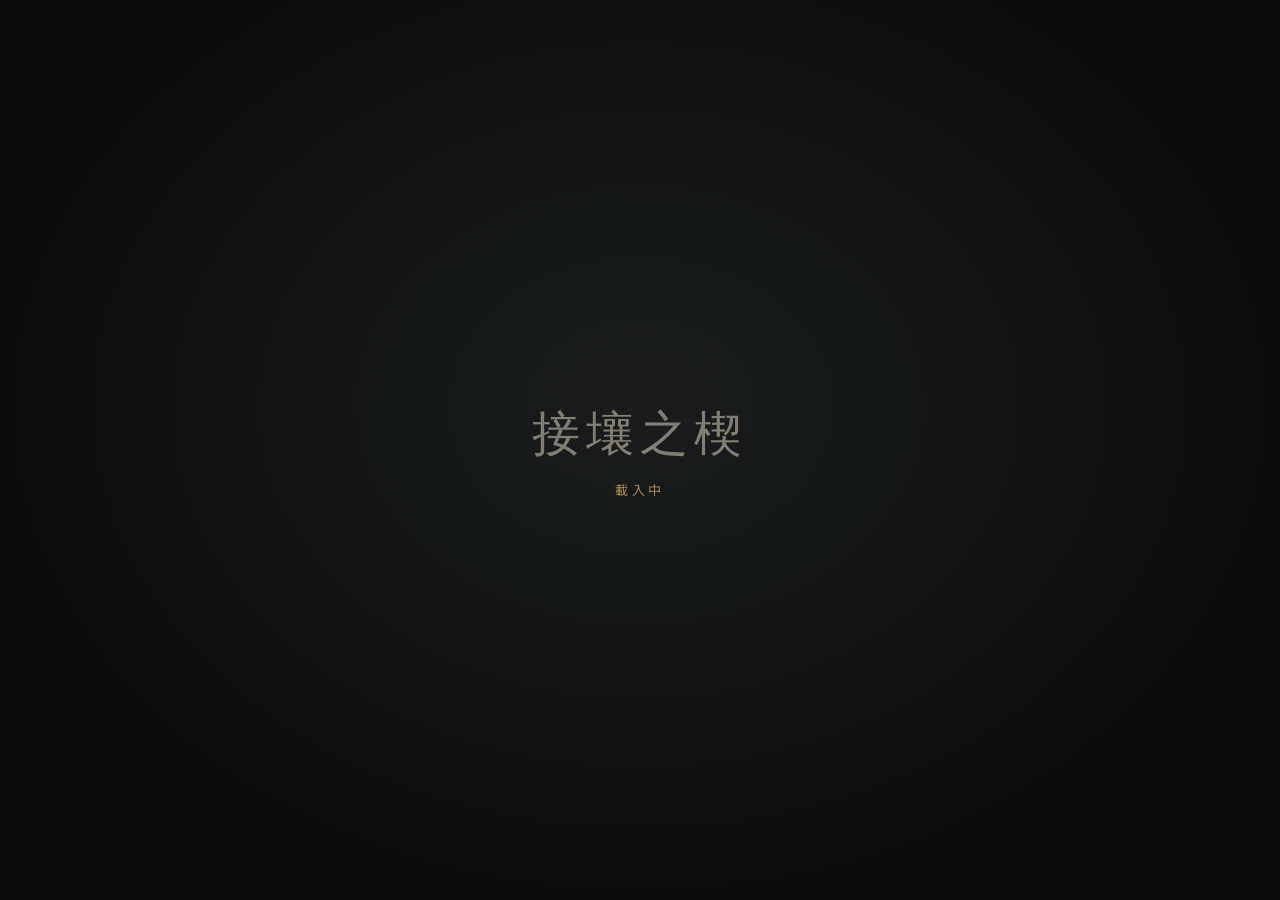
==== commit 3d0b8065: "接壤之楔：開頁載入畫面 Co-Authored-By: Claude Opus 5.5 <noreply@anthropic.com>" ====
--- a/rift-survivor/index.html
+++ b/rift-survivor/index.html
@@ -8,7 +8,7 @@
     <link rel="preconnect" href="https://fonts.gstatic.com" crossorigin />
     <link rel="stylesheet" href="https://fonts.googleapis.com/css2?family=Noto+Sans+TC:wght@400;500;700&family=Noto+Serif+TC:wght@500;700&display=swap" />
     <link rel="icon" href="data:image/svg+xml,%3Csvg xmlns='http://www.w3.org/2000/svg' viewBox='0 0 16 16'%3E%3Ccircle cx='8' cy='8' r='6' fill='%234fd1ff'/%3E%3C/svg%3E" />
-    <script type="module" crossorigin src="./assets/index-DB_IjKrZ.js"></script>
+    <script type="module" crossorigin src="./assets/index-Cr3x2MwR.js"></script>
     <link rel="modulepreload" crossorigin href="./assets/CanvasPool-BKClwQdf.js">
     <link rel="modulepreload" crossorigin href="./assets/Filter-LPvnWTqr.js">
     <link rel="modulepreload" crossorigin href="./assets/canvasUtils-B0HNDru7.js">
@@ -18,9 +18,10 @@
     <link rel="modulepreload" crossorigin href="./assets/getTextureBatchBindGroup-CIH9f4hr.js">
     <link rel="modulepreload" crossorigin href="./assets/GraphicsContext-BCxAESEO.js">
     <link rel="modulepreload" crossorigin href="./assets/getTexelRangeRects-OgnR6yEd.js">
-    <link rel="stylesheet" crossorigin href="./assets/index-8kmBL7K4.css">
+    <link rel="stylesheet" crossorigin href="./assets/index-Dy2QGdB7.css">
   </head>
-  <body>
+  <body class="booting">
+    <div id="boot" aria-live="polite"><p>接壤之楔</p><span>載入中</span></div>
     <div id="app"></div>
     <div id="vignette"></div>
 
--- a/rift-survivor/assets/index-Dy2QGdB7.css
+++ b/rift-survivor/assets/index-Dy2QGdB7.css
@@ -0,0 +1 @@
+*{box-sizing:border-box}html,body{color:#e6e9f0;background:#0b0d12;height:100%;margin:0;font-family:system-ui,-apple-system,PingFang TC,Noto Sans TC,sans-serif;overflow:hidden}#app canvas{cursor:crosshair;display:block}#hud{pointer-events:none;-webkit-user-select:none;user-select:none;flex-direction:column;gap:6px;display:flex;position:fixed;top:16px;left:16px}.bar{background:#1b2030;border:1px solid #2c3346;border-radius:4px;width:240px;height:18px;position:relative;overflow:hidden}.bar.dodge{width:140px;height:10px}.bar .fill{transform-origin:0;position:absolute;inset:0}.bar.dodge .fill{background:#4fd1ff}.bar.dodge.ready .fill{background:#8ff0ff}.bar span{text-shadow:0 1px 2px #000;padding-left:6px;font-size:12px;line-height:18px;display:block;position:relative}.bar.dodge span{display:none}.stats{color:#aab2c5;text-shadow:0 1px 2px #000;font-size:13px}.stats b{color:#e6e9f0;font-weight:600}#help{color:#7d869c;pointer-events:none;white-space:nowrap;font-size:12px;position:fixed;bottom:12px;left:50%;transform:translate(-50%)}#gameover{background:#05060ab8;flex-direction:column;justify-content:center;align-items:center;display:flex;position:fixed;inset:0}#gameover[hidden]{display:none}#gameover h1{color:#ff6b6b;letter-spacing:4px;margin:0 0 8px;font-size:44px}#gameover p{margin:4px;font-size:18px}#gameover .hint{color:#8a93a8;margin-top:16px;font-size:15px}#weapon-hud{pointer-events:none;text-shadow:0 1px 2px #000;width:300px;position:fixed;bottom:36px;left:50%;transform:translate(-50%)}.weapon-row{justify-content:space-between;align-items:baseline;font-size:15px;display:flex}#phase-label{color:#aab2c5;font-size:13px}#phase-label[data-phase=windup],#phase-label[data-phase=charging]{color:#ffd166}#phase-label[data-phase=active]{color:#ff6b6b;font-weight:700}#phase-label[data-phase=hitstun]{color:#ff4d5e;font-weight:700}#attack-name{color:#8a93a8;font-variant-numeric:tabular-nums;margin:2px 0 4px;font-size:12px}#frame-bar{background:#1b2030;border-radius:3px;height:8px;display:flex;position:relative;overflow:hidden}#frame-bar.idle i,#frame-bar.idle #frame-cursor{visibility:hidden}#frame-bar i{height:100%;display:block}#seg-windup{background:#b8902f}#seg-active{background:#e0454f}#seg-recovery{background:#4a5268}#frame-cursor{background:#fff;width:2px;margin-left:-1px;position:absolute;top:-2px;bottom:-2px;box-shadow:0 0 4px #fff}#heavy-meter{gap:4px;margin-bottom:5px;display:flex}#heavy-meter i{background:#262d3f;border-radius:2px;flex:1;height:6px}#heavy-meter i.on{background:#ffd166}#heavy-meter.full i{background:#fff1c2;box-shadow:0 0 6px #ffd166}.bar.hp .barrier{transform-origin:0;background:#9ad8ff8c;border-right:2px solid #cfefff;position:absolute;inset:0;transform:scaleX(0)}.bar.ash{height:14px}.bar.ash span{font-size:11px;line-height:14px}.bar.ash.low .fill{background:#6b4040}.bar.ash.warning{border-color:#ff4d5e;animation:.3s steps(2,end) infinite ash-warn}@keyframes ash-warn{50%{background:#4a1820}}#loadout-label{color:#ffb347;margin-bottom:2px;font-size:12px}#gameover button,.outfit-panel .deploy{font:inherit;color:#0b0d12;cursor:pointer;background:#ffd166;border:0;border-radius:6px;margin-top:18px;padding:10px 22px;font-size:16px}#outfit{background:#05060adb;justify-content:center;align-items:center;padding:16px;display:flex;position:fixed;inset:0;overflow:auto}#outfit[hidden]{display:none}.outfit-panel{background:#11151f;border:1px solid #2c3346;border-radius:10px;width:min(640px,100%);padding:20px 24px}.outfit-panel h1{letter-spacing:4px;margin:0;font-size:26px}.outfit-panel .sub{color:#8a93a8;margin:6px 0 14px;font-size:13px}.outfit-panel h2{color:#8a93a8;margin:12px 0 6px;font-size:13px;font-weight:600}.opts{grid-template-columns:repeat(auto-fit,minmax(160px,1fr));gap:8px;display:grid}.opt{text-align:left;color:#e6e9f0;font:inherit;cursor:pointer;background:#1a2030;border:1px solid #2c3346;border-radius:6px;padding:8px 10px}.opt b{font-size:16px;display:block}.opt small{color:#8a93a8;margin-top:2px;font-size:11px;line-height:1.4;display:block}.opt.on{background:#2a2210;border-color:#ffd166}.opt.on small{color:#e8d6a6}.preview{background:#0d1018;border-radius:6px;grid-template-columns:auto 1fr;gap:4px 14px;margin:16px 0 0;padding:10px 12px;font-size:13px;display:grid}.preview dt{color:#8a93a8}.preview dd{margin:0}#art-slots{flex-direction:column;gap:4px;margin:4px 0 6px;display:flex}.art-slot{background:#141824c7;border:1px solid #ffb34759;border-radius:6px;grid-template-columns:16px 1fr;align-items:baseline;column-gap:6px;padding:4px 8px;display:grid;position:relative;overflow:hidden}.art-slot>i{transform-origin:0;background:#ffb347;width:100%;height:2px;position:absolute;bottom:0;left:0;transform:scaleX(0)}.art-slot b{color:#ffb347;grid-row:span 2;font-size:12px}.art-slot span{color:#f2e6d0;font-size:13px;font-weight:700}.art-slot small{color:#9aa3b5;letter-spacing:.5px;font-size:11px}.art-slot.empty{border-style:dashed;border-color:#9aa3b559}.art-slot.empty span{color:#9aa3b5}.art-slot.low{border-color:#ff6b6b99}.art-slot.low span{color:#c98f8f}#fuling-slots{gap:6px;display:flex}#fuling-slots.off:before{content:"符靈關閉";color:#5d6578;font-size:11px}.fuling-slot{background:#10201a;border:1px solid #2d5a44;border-radius:4px;align-items:center;min-width:96px;height:20px;padding:0 8px;display:flex;position:relative;overflow:hidden}.fuling-slot span{color:#9bf0c0;white-space:nowrap;font-size:11px;position:relative}.fuling-slot .cd{transform-origin:100%;background:#0000008c;position:absolute;inset:0}.fuling-slot.lit{border-color:#9bf0c0;box-shadow:0 0 6px #9bf0c080}#fuling-toast{color:#9bf0c0;pointer-events:none;opacity:0;white-space:nowrap;background:#10201ad9;border:1px solid #2d5a44;border-radius:6px;padding:6px 14px;font-size:14px;transition:opacity .2s;position:fixed;top:22%;left:50%;transform:translate(-50%)}#fuling-toast.show{opacity:1}.opt.rule small{min-height:2.8em}.opt.disabled{opacity:.4;cursor:not-allowed}.outfit-panel h2 .hint{color:#5d6578;font-size:11px;font-weight:400}.bar.xp{width:240px;height:10px}.bar.xp span{font-size:10px;line-height:10px}#other-weapon{color:#7d869c;font-size:11px}#team{pointer-events:none;text-shadow:0 1px 2px #000;flex-direction:column;gap:6px;width:210px;display:flex;position:fixed;top:16px;right:16px}#command{color:#9bf0c0;text-align:right;font-size:12px}.mate{background:#11151fcc;border:1px solid #262d3f;border-radius:6px;padding:5px 8px}.mate[data-status=倒地]{border-color:#ff6b6b}.mate[data-status=待會合]{opacity:.75;border-style:dashed}.mate-head{justify-content:space-between;font-size:13px;display:flex}.mate-head span{color:#aab2c5;font-size:11px}.mate[data-status=倒地] .mate-head span{color:#ff6b6b;font-weight:700}.mini{background:#1b2030;border-radius:2px;height:4px;margin-top:3px;overflow:hidden}.mini i{transform-origin:0;height:100%;display:block}.mini.hp i{background:#ff6b6b}.mini.ash i{background:#d9dde6}.mate small{color:#7d869c;margin-top:3px;font-size:10px;display:block}#sys-toast{color:#e6e9f0;pointer-events:none;opacity:0;white-space:nowrap;background:#0b0d12d9;border:1px solid #3a4258;border-radius:6px;padding:6px 16px;font-size:15px;transition:opacity .2s;position:fixed;top:15%;left:50%;transform:translate(-50%)}#sys-toast.show{opacity:1}#levelup{background:#05060ac7;justify-content:center;align-items:center;padding:16px;display:flex;position:fixed;inset:0}#levelup[hidden]{display:none}.levelup-panel{text-align:center;width:min(720px,100%)}.levelup-panel h1{letter-spacing:3px;color:#9bf0c0;margin:0 0 4px;font-size:26px}.levelup-panel .sub{color:#8a93a8;margin:0 0 16px;font-size:13px}.cards{grid-template-columns:repeat(auto-fit,minmax(190px,1fr));gap:12px;display:grid}.card{text-align:left;color:#e6e9f0;font:inherit;cursor:pointer;background:#141925;border:1px solid #2c3346;border-radius:8px;padding:14px}.card:hover{background:#16241f;border-color:#9bf0c0}.card .cat{color:#7d869c;font-size:11px}.card b{margin:4px 0;font-size:18px;display:block}.card .key{float:right;color:#5d6578;font-size:11px}.gains{color:#aab2c5;margin-top:14px;font-size:13px}.bar.cargo{height:12px}.bar.cargo span{font-size:10px;line-height:12px}#zone-name{color:#aab2c5;letter-spacing:2px;pointer-events:none;text-shadow:0 1px 2px #000;font-size:14px;position:fixed;top:10px;left:50%;transform:translate(-50%)}#mission{color:#c4cad8;background:#11151fcc;border:1px solid #262d3f;border-radius:6px;flex-direction:column;gap:3px;margin:4px 0 0;padding:6px 8px;font-size:11px;list-style:none;display:flex}#mission li:before{content:"・";color:#5d6578}#mission li.done{color:#9bf0c0}#mission.urgent{border-color:#ff6b6b}#minimap{pointer-events:none;opacity:.92;background:#07080c;border:1px solid #2c3346;border-radius:6px;width:200px;position:fixed;bottom:16px;right:16px}#result{background:#05060adb;justify-content:center;align-items:center;padding:16px;display:flex;position:fixed;inset:0;overflow:auto}#result[hidden]{display:none}.result-panel{background:#11151f;border:1px solid #2c3346;border-radius:10px;width:min(520px,100%);padding:20px 24px}.result-panel h1{letter-spacing:2px;margin:0;font-size:24px}.result-panel .sub{color:#8a93a8;margin:4px 0 12px;font-size:13px}.flags{flex-wrap:wrap;gap:6px;margin-bottom:12px;display:flex}.flag{color:#5d6578;background:#1a2030;border-radius:4px;padding:2px 8px;font-size:12px}.flag.on{color:#b7e9ff;background:#12304a;outline:1px solid #4fd1ff}.result-panel table{border-collapse:collapse;width:100%;font-size:13px}.result-panel th{text-align:left;color:#8a93a8;padding:3px 0;font-weight:400}.result-panel td{text-align:right;padding:3px 0}.result-panel td.pos{color:#9bf0c0;font-weight:700}.result-panel td.neg{color:#ff6b6b;font-weight:700}.result-panel .stock{color:#aab2c5;margin:14px 0 0;font-size:12px}.result-panel .back,#gameover button{font:inherit;color:#0b0d12;cursor:pointer;background:#ffd166;border:0;border-radius:6px;margin-top:14px;padding:10px 22px;font-size:15px}.outfit-panel .stock{color:#9bf0c0;margin:-6px 0 10px;font-size:12px}.tabs{border-bottom:1px solid #262d3f;gap:6px;margin:4px 0 10px;display:flex}.tab{color:#8a93a8;font:inherit;cursor:pointer;background:0 0;border:0;border-bottom:2px solid #0000;padding:6px 14px;font-size:14px}.tab.on{color:#ffd166;border-bottom-color:#ffd166}.notice{color:#b7e9ff;background:#12304a;border-radius:6px;margin:0 0 8px;padding:6px 10px;font-size:13px}.opt.locked{opacity:.45}.tree{grid-template-columns:repeat(3,1fr);gap:10px;margin-top:10px;display:grid}.branch{flex-direction:column;gap:6px;display:flex}.branch h3{color:#ffd166;text-align:center;margin:0;font-size:14px}.talent{text-align:left;color:#e6e9f0;font:inherit;cursor:pointer;background:#141925;border:1px solid #2c3346;border-radius:6px;padding:8px}.talent .tier{color:#7d869c;font-size:10px;display:block}.talent b{margin:2px 0;font-size:14px;display:block}.talent small{color:#aab2c5;font-size:11px;line-height:1.4;display:block}.talent em{color:#7d869c;margin-top:4px;font-size:11px;font-style:normal;display:block}.talent.cap{border-style:dashed}.talent.owned{background:#16301f;border-color:#9bf0c0}.talent.owned em{color:#9bf0c0}.talent.ready em{color:#ffd166}.talent.ready:hover{background:#2a2210}.talent.locked,.talent.poor{opacity:.5;cursor:not-allowed}.talent.poor em{color:#ff9b9b}.reset{font:inherit;color:#aab2c5;cursor:pointer;background:#1a2030;border:1px solid #3a4258;border-radius:6px;margin-top:12px;padding:6px 14px;font-size:12px}.workshop{flex-direction:column;gap:10px;margin-top:10px;display:flex}.repair-row{grid-template-columns:60px 1fr 140px 150px;align-items:center;gap:10px;font-size:13px;display:grid}.repair-row .dur{background:#1b2030;border-radius:4px;height:8px;overflow:hidden}.repair-row .dur i{transform-origin:0;background:#9bf0c0;height:100%;display:block}.repair-row .dur i.warn{background:#ffd166}.repair-row .dur i.bad{background:#ff6b6b}.repair-row button{font:inherit;color:#ffd166;cursor:pointer;background:#2a2210;border:1px solid #ffd166;border-radius:6px;padding:6px 10px;font-size:12px}.repair-row button:disabled{opacity:.4;cursor:default}@media (width<=560px){.tree,.repair-row{grid-template-columns:1fr}}.outfit-panel{padding-top:0;padding-bottom:0}.outfit-head{z-index:2;background:#11151f;border-bottom:1px solid #262d3f;margin:0 -24px;padding:16px 24px 2px;position:sticky;top:-16px}.outfit-foot{z-index:2;background:#11151f;border-top:1px solid #262d3f;margin:12px -24px 0;padding:4px 24px 16px;position:sticky;bottom:-16px}.outfit-foot .deploy{margin-top:10px}.outfit-panel .tabs{border-bottom:0;margin-bottom:0}#prompt{color:#e2d4ff;pointer-events:none;opacity:0;white-space:nowrap;background:#281a3cd9;border:1px solid #b48cff;border-radius:6px;padding:5px 14px;font-size:14px;transition:opacity .15s;position:fixed;top:34px;left:50%;transform:translate(-50%)}#prompt.show{opacity:1}#medkits{color:#7dffb0;text-shadow:0 1px 2px #000;font-size:12px}#medkits.empty{color:#5d6578}.prep{color:#aab2c5;align-items:center;gap:12px;font-size:12px;display:flex}.prep .buy{font:inherit;color:#7dffb0;cursor:pointer;background:#16301f;border:1px solid #7dffb0;border-radius:6px;flex:none;padding:6px 12px;font-size:12px}.prep .buy:disabled{opacity:.4;cursor:default}#vignette{pointer-events:none;background:radial-gradient(#0000 55%,#0403088c 100%);transition:background 1.5s;position:fixed;inset:0}body[data-depth="3"] #vignette{background:radial-gradient(#3c1e5a14 40%,#140820b3 100%)}body[data-depth="2"] #vignette{background:radial-gradient(#1e1e3c0a 45%,#08081499 100%)}:root{--panel:linear-gradient(180deg, #161b28e0, #0c0f17e0);--edge:#2b3348;--edge-hi:#ffffff0f;--accent:#ffd166;--mist:#b48cff}body{font-variant-numeric:tabular-nums;font-family:system-ui,-apple-system,PingFang TC,Noto Sans TC,Microsoft JhengHei,sans-serif}#hud{background:var(--panel);border:1px solid var(--edge);box-shadow:0 6px 24px #00000073, inset 0 1px 0 var(--edge-hi);border-radius:10px;gap:5px;padding:10px 12px}.bar{background:#0d1018;border-color:#252c3e;border-radius:5px;box-shadow:inset 0 1px 3px #0009}.bar .fill{transition:transform .12s}.bar .fill:after{content:"";background:linear-gradient(#ffffff47,#0000);height:45%;position:absolute;top:0;left:0;right:0}.bar.hp .fill{background:linear-gradient(90deg,#a8283a,#e8505e 60%,#ff8a8a)}.bar.ash .fill{background:linear-gradient(90deg,#6d7284,#c6ccda 70%,#f2f4fa)}.bar.cargo .fill{background:linear-gradient(90deg,#6d5230,#c79a5c 70%,#ecc98e)}.bar.xp .fill{background:linear-gradient(90deg,#2f6b4d,#6fd9a0 70%,#b8ffd6)}.bar span{letter-spacing:.5px;font-weight:600}.stats{margin-top:2px;font-size:12px}#medkits{font-weight:600}.fuling-slot{background:linear-gradient(#13261e,#0d1a15);border-radius:5px}.fuling-slot.lit{animation:.9s ease-in-out infinite alternate slot-pulse}@keyframes slot-pulse{0%{box-shadow:0 0 2px #9bf0c04d}to{box-shadow:0 0 10px #9bf0c0b3}}.mate{background:var(--panel);border:1px solid var(--edge);border-left:3px solid var(--c,#4fd1ff);box-shadow:0 4px 16px #00000059, inset 0 1px 0 var(--edge-hi);border-radius:8px}.mate .mini{background:#0d1018;height:5px}.mate .mini.hp i{background:linear-gradient(90deg,#a8283a,#ff7a86)}.mate .mini.ash i{background:linear-gradient(90deg,#6d7284,#e6e9f0)}#mission{background:var(--panel);border-color:var(--edge);box-shadow:0 4px 16px #00000059, inset 0 1px 0 var(--edge-hi);border-radius:8px;padding:8px 10px 7px}#mission:before{content:attr(data-title);letter-spacing:3px;color:var(--accent);margin-bottom:3px;font-size:11px;font-weight:700;display:block}#mission li:before{content:"◆ ";vertical-align:1px;color:#4a5470;font-size:8px}#mission li.done:before{color:#9bf0c0}#mission.urgent{animation:1s ease-in-out infinite alternate urgent}@keyframes urgent{0%{border-color:#5a2a32}to{border-color:#ff6b6b;box-shadow:0 0 14px #ff6b6b59}}#weapon-hud{background:var(--panel);border:1px solid var(--edge);box-shadow:0 6px 24px #00000073, inset 0 1px 0 var(--edge-hi);border-radius:10px;padding:8px 12px 10px}#frame-bar{border-radius:4px}#heavy-meter i{border-radius:3px}#heavy-meter.full i{animation:.5s ease-in-out infinite alternate meter-full}@keyframes meter-full{to{background:#fff;box-shadow:0 0 10px #ffd166}}#minimap{border-color:var(--edge);border-radius:10px;box-shadow:0 6px 24px #00000080}#zone-name{letter-spacing:6px;color:#c4cad8;text-shadow:0 0 12px #b48cff59,0 1px 2px #000;font-weight:700}#sys-toast,#fuling-toast,#prompt{-webkit-backdrop-filter:blur(3px);backdrop-filter:blur(3px);border-radius:8px;box-shadow:0 6px 22px #00000080}#sys-toast{border-left:3px solid var(--accent)}#fuling-toast{border-left:3px solid #9bf0c0}#prompt{border-left:3px solid var(--mist)}#sys-toast.show,#fuling-toast.show,#prompt.show{animation:.18s ease-out pop}@keyframes pop{0%{opacity:0;transform:translate(-50%,-6px)}to{opacity:1;transform:translate(-50%)}}.outfit-panel,.result-panel{border-color:var(--edge);box-shadow:0 20px 60px #0009, inset 0 1px 0 var(--edge-hi);background:linear-gradient(#161b28,#0e121b)}.outfit-panel h1,.result-panel h1{text-shadow:0 0 18px #ffd16640}.opt,.talent,.card{transition:transform .12s,border-color .12s,box-shadow .12s,background .12s}.opt:hover:not(.disabled),.card:hover,.talent.ready:hover{transform:translateY(-1px);box-shadow:0 6px 16px #00000059}.opt.on{box-shadow:0 0 0 1px #ffd16659,0 0 14px #ffd1662e}.talent.owned{box-shadow:0 0 12px #9bf0c033}.deploy,.result-panel .back{background:linear-gradient(#ffe08a,#ffc23e);transition:transform .12s,box-shadow .12s}.deploy:hover,.result-panel .back:hover{transform:translateY(-1px);box-shadow:0 6px 20px #ffc23e59}.card{background:linear-gradient(#172030,#121824)}.levelup-panel h1{text-shadow:0 0 20px #9bf0c080}#help{white-space:normal;color:#8a93a8;background:#0c0f17b3;border:1px solid #222a3b;border-radius:8px;padding:6px 10px;font-size:11px;line-height:1.6;bottom:16px;left:16px;transform:none}:root{--edge-in:#3d4a66;--edge-out:#1d2433;--bracket:#ffb347;--brackets:linear-gradient(var(--bracket), var(--bracket)) top left / 12px 2px no-repeat, linear-gradient(var(--bracket), var(--bracket)) top left / 2px 12px no-repeat, linear-gradient(var(--bracket), var(--bracket)) top right / 12px 2px no-repeat, linear-gradient(var(--bracket), var(--bracket)) top right / 2px 12px no-repeat, linear-gradient(var(--bracket), var(--bracket)) bottom left / 12px 2px no-repeat, linear-gradient(var(--bracket), var(--bracket)) bottom left / 2px 12px no-repeat, linear-gradient(var(--bracket), var(--bracket)) bottom right / 12px 2px no-repeat, linear-gradient(var(--bracket), var(--bracket)) bottom right / 2px 12px no-repeat}#hud,#weapon-hud,#mission{border:1px solid var(--edge-in);outline:1px solid var(--edge-out);outline-offset:2px;background:var(--brackets), var(--panel);border-radius:3px}.mate,#minimap{outline:1px solid var(--edge-out);outline-offset:2px;border-color:var(--edge-in);border-radius:3px}#hud:before{content:"採灰人　狀態";letter-spacing:3px;color:var(--bracket);border-bottom:1px solid #222a3a;margin-bottom:2px;padding-bottom:5px;font-size:11px;font-weight:700;display:block}#hud .stats{color:#9aa3b5;border-top:1px solid #222a3a;margin-top:3px;padding-top:5px}.bar{border-color:#2e3446;border-radius:1px}.bar:after{content:"";pointer-events:none;background:repeating-linear-gradient(90deg,#0000 0 calc(10% - 2px),#00000073 calc(10% - 2px) 10%);position:absolute;inset:0}.bar.hp{border-color:#4a1c24}.bar.cargo{border-color:#3a3020}.bar.xp{border-color:#1f3a2c}.bar.xp .fill{box-shadow:0 0 6px #9bf0c099}.bar.ash:before{content:"";top:-1px;bottom:-1px;left:var(--cost,-10px);background:var(--bracket);width:2px;box-shadow:0 0 4px var(--bracket);z-index:1;position:absolute}.art-slot{background:linear-gradient(90deg,#ffb3471f,#ffb34705);border-color:#5a4528;border-radius:1px;grid-template-columns:22px 1fr;column-gap:8px;padding:0 8px 0 0}.art-slot b{background:var(--bracket);color:#0b0d12;justify-content:center;align-self:stretch;align-items:center;padding:3px 0;font-weight:800;display:flex}.art-slot span{padding-top:3px}.art-slot small{padding-bottom:3px}.art-slot.low b{color:#e8ecf4;background:#6b4040}.art-slot.empty b{color:#9aa3b5;background:#2a3346}#loadout-label{letter-spacing:2px;color:var(--bracket);font-weight:700}.bar span{z-index:2}html,body{overscroll-behavior:none}body.touch{-webkit-user-select:none;user-select:none;-webkit-touch-callout:none}body.touch canvas{touch-action:none}#touch{z-index:5;pointer-events:none;touch-action:none;position:fixed;inset:0}body:not([data-mode=run]) #touch{display:none}.stick-zone{pointer-events:auto;touch-action:none;width:50%;position:absolute;top:0;bottom:0;left:0}.stick-base{opacity:0;background:radial-gradient(circle,#4fd1ff1a,#4fd1ff05 70%);border:2px solid #ffffff2e;border-radius:50%;width:128px;height:128px;transition:opacity .12s;position:absolute;top:-64px;left:-64px}.stick-base.on{opacity:1}.stick-knob{background:#e8fbffd9;border-radius:50%;width:50px;height:50px;position:absolute;top:39px;left:39px;box-shadow:0 0 0 3px #00000059,0 0 12px #4fd1ff99}.touch-pad{right:calc(16px + env(safe-area-inset-right,0px));bottom:calc(18px + env(safe-area-inset-bottom,0px));pointer-events:none;width:210px;height:190px;position:absolute}.tbtn{border:2px solid var(--edge-in,#3d4a66);color:#e8ecf4;font:inherit;pointer-events:auto;touch-action:none;background:#0e111ab8;border-radius:50%;flex-direction:column;justify-content:center;align-items:center;gap:1px;display:flex;position:absolute;box-shadow:0 4px 14px #00000073}.tbtn b{letter-spacing:1px;font-size:14px}.tbtn small{color:#9aa3b5;font-size:10px}.tbtn.down{border-color:var(--bracket,#ffb347);background:#ffb34759;transform:scale(.93)}.tbtn-dodge{border-color:#4fd1ff;width:92px;height:92px;bottom:0;right:0}.tbtn-dodge b{font-size:17px}.tbtn-swap{width:62px;height:62px;bottom:6px;right:104px}.tbtn-medkit{border-color:#2d6a4a;width:58px;height:58px;bottom:104px;right:14px}.tbtn-medkit b{color:#7dffb0;font-size:13px}body:not([data-medkits="1"]) .tbtn-medkit{opacity:.35}.tbtn-lever{border-color:#ffd166;width:74px;height:74px;display:none;bottom:82px;right:96px}.tbtn-lever b{color:#ffd166;font-size:13px}body[data-lever="1"] .tbtn-lever{animation:.8s ease-in-out infinite alternate lever-pulse;display:flex}@keyframes lever-pulse{to{box-shadow:0 0 16px #ffd166b3}}.touch-team{right:calc(236px + env(safe-area-inset-right,0px));bottom:calc(18px + env(safe-area-inset-bottom,0px));pointer-events:none;flex-direction:column-reverse;align-items:flex-end;gap:6px;display:flex;position:absolute}.tbtn-team{width:52px;height:52px;position:relative}.tbtn-team b{font-size:12px}.team-menu{pointer-events:auto;flex-direction:column;gap:6px;display:flex}.team-menu[hidden]{display:none}.team-menu button{min-width:72px;min-height:44px;font:inherit;color:#e8ecf4;border:1px solid var(--edge-in,#3d4a66);background:#0e111ae6;border-radius:3px;padding:0 12px;font-size:14px}.rotate-hint{display:none}@media (orientation:portrait){.rotate-hint{border:1px solid var(--edge-in,#3d4a66);outline:1px solid var(--edge-out,#1d2433);outline-offset:2px;pointer-events:auto;text-align:center;background:#0a0c12eb;flex-direction:column;align-items:center;gap:10px;padding:16px 20px;display:flex;position:absolute;top:42%;left:50%;transform:translate(-50%,-50%)}.rotate-hint p{letter-spacing:1px;margin:0;font-size:15px}.rotate-hint button{min-height:44px;font:inherit;color:#0b0d12;background:var(--bracket,#ffb347);border:0;padding:0 16px}}body.touch #help,body.touch #weapon-hud{display:none}body.touch #hud{transform-origin:0 0;top:calc(10px + env(safe-area-inset-top,0px));left:calc(10px + env(safe-area-inset-left,0px));transform:scale(.78)}body.touch #team{transform-origin:100% 0;top:calc(10px + env(safe-area-inset-top,0px));right:calc(10px + env(safe-area-inset-right,0px));transform:scale(.72)}body.touch #minimap{width:130px;right:auto;left:calc(12px + env(safe-area-inset-left,0px));bottom:calc(12px + env(safe-area-inset-bottom,0px));opacity:.85}body.touch #zone-name{font-size:12px}@media (height<=520px){body.touch #hud{transform:scale(.62)}body.touch #team{transform:scale(.55)}body.touch #minimap{width:104px}body.touch .outfit-panel h1{font-size:20px}body.touch .outfit-head{padding-top:8px}body.touch .outfit-panel .sub{margin:4px 0 8px;font-size:12px}}@media (width<=520px){body.touch #hud{transform:scale(.66)}body.touch #team-list{display:none}body.touch .touch-pad{transform-origin:100% 100%;transform:scale(.85)}body.touch .touch-team{right:calc(112px + env(safe-area-inset-right,0px));bottom:calc(98px + env(safe-area-inset-bottom,0px))}body.touch #minimap{width:112px}body.touch #zone-name{top:calc(190px + env(safe-area-inset-top,0px))}body.touch #sys-toast{top:calc(218px + env(safe-area-inset-top,0px));box-sizing:border-box;text-align:center;max-width:calc(100vw - 32px)}body.touch #fuling-toast,body.touch #prompt{box-sizing:border-box;text-align:center;max-width:calc(100vw - 32px)}}body.touch #outfit,body.touch #levelup,body.touch #result{padding:max(10px, env(safe-area-inset-top,0px)) max(10px, env(safe-area-inset-right,0px)) max(10px, env(safe-area-inset-bottom,0px)) max(10px, env(safe-area-inset-left,0px));box-sizing:border-box;align-items:flex-start;overflow-y:auto}body.touch .opt,body.touch .card,body.touch .talent,body.touch .tabs button,body.touch .buy,body.touch .deploy,body.touch .result-panel .back{min-height:44px}@media (width<=520px){.cards{grid-template-columns:1fr}.opts{grid-template-columns:repeat(auto-fit,minmax(130px,1fr))}.outfit-panel h1,.levelup-panel h1{font-size:22px}}:root{--ink:#0b0c0f;--iron:#16181c;--iron-hi:#24272d;--bone:#e9e1cf;--bone-dim:#b8b0a0;--muted:#8a857b;--brass:#c8a462;--brass-dim:#8c7344;--rust:#b0463c;--serif:"Noto Serif TC", "Songti TC", serif;--sans:"Noto Sans TC", system-ui, -apple-system, "PingFang TC", sans-serif;--frame:url(../art/ui/frame.png)}body{font-family:var(--sans);color:var(--bone)}kbd{font:11px var(--sans);color:var(--muted);vertical-align:2px;border:1px solid #3a3a3a;border-radius:3px;margin-left:10px;padding:1px 6px}body.touch kbd{display:none}.eyebrow{letter-spacing:4px;color:var(--brass);margin:0;font-size:12px}.iron,.iron-btn,#hud,#weapon-hud,#mission,.mate,#minimap,.outfit-panel,.result-panel,.levelup-panel .card,.art-slot{border-style:solid;border-color:#0000;border-image:var(--frame) 22 fill / 14px stretch}.iron-btn{border-width:10px;min-width:200px;min-height:44px;font:500 15px var(--sans);color:var(--bone);cursor:pointer;letter-spacing:2px;background:0 0;border-image-width:10px;padding:4px 22px;transition:filter .12s,transform .12s}.iron-btn:hover{filter:brightness(1.35)}.iron-btn:active{transform:translateY(1px)}.iron-btn:focus-visible,.opt:focus-visible,.card:focus-visible,.setting:focus-visible{outline:2px solid var(--brass);outline-offset:3px}.iron-btn.ghost{color:var(--bone-dim);filter:brightness(.8)}.iron-btn.ghost:hover{filter:brightness(1.1)}.iron-btn.danger{color:#ffd2c8;filter:sepia(.6)hue-rotate(-30deg)saturate(2)}.iron-btn.danger-text{color:#e08a7a}.iron-btn.wide{width:100%}#title{z-index:40;background:radial-gradient(at 50% 45%,#1a1d1c 0%,#0b0c0e 70%);justify-content:center;align-items:center;display:flex;position:fixed;inset:0;overflow:hidden}#title[hidden]{display:none}.title-fog{opacity:.22;mix-blend-mode:screen;filter:grayscale(.6)brightness(.8);background:url(../art/env/fog.png) 0 0/768px;animation:70s linear infinite fog-drift;position:absolute;inset:-800px}.title-fog.far{opacity:.14;background-position:384px 200px;background-size:768px;animation-duration:120s;animation-direction:reverse}@keyframes fog-drift{0%{transform:translate(0)}to{transform:translate(-768px,-192px)}}@media (prefers-reduced-motion:reduce){.title-fog{animation:none}}.title-main{text-align:center;flex-direction:column;align-items:center;gap:0;padding:0 16px;display:flex;position:relative}.title-main h1{font:500 clamp(44px, 9vw, 76px) var(--serif);letter-spacing:.12em;color:var(--bone);text-shadow:0 0 28px #c8a4622e;margin:0}.title-en{letter-spacing:.42em;color:var(--brass);margin:10px 0 0;font-size:14px}.title-line{letter-spacing:.2em;color:var(--bone-dim);margin:44px 0 52px;font-size:16px}.title-nav{flex-direction:column;align-items:center;gap:12px;display:flex}.menu-layer{z-index:50;-webkit-backdrop-filter:blur(3px);backdrop-filter:blur(3px);background:#060709bd;justify-content:center;align-items:center;padding:16px;display:flex;position:fixed;inset:0}.menu-layer[hidden]{display:none}.menu-panel{box-sizing:border-box;border-width:16px;flex-direction:column;gap:12px;width:min(440px,100%);padding:18px 24px 22px;display:flex}.menu-panel h2{font:500 26px var(--serif);letter-spacing:.1em;margin:0 0 4px}.menu-stack,.settings-list{flex-direction:column;gap:8px;display:flex}.menu-actions{flex-wrap:wrap;gap:10px;display:flex}.menu-actions .iron-btn{flex:140px;min-width:0}.menu-note{color:var(--muted);margin:0;font-size:13px;line-height:1.6}.setting{text-align:left;min-height:52px;color:var(--bone);font:inherit;cursor:pointer;background:#111316;border:1px solid #2a2c31;grid-template-rows:auto auto;grid-template-columns:1fr auto;align-items:center;column-gap:12px;padding:10px 12px;display:grid}.setting-name{font-size:15px;font-weight:700}.setting-desc{color:var(--muted);grid-column:1;font-size:12px}.switch{background:#2a2c31;border-radius:11px;grid-area:1/2/span 2;width:42px;height:22px;transition:background .15s;position:relative}.switch:after{content:"";background:var(--bone-dim);border-radius:50%;width:16px;height:16px;transition:transform .15s;position:absolute;top:3px;left:3px}.setting.on .switch{background:var(--brass-dim)}.setting.on .switch:after{background:var(--bone);transform:translate(20px)}#outfit{background:radial-gradient(at 50% 30%,#141618db,#060709f0)}.outfit-panel{background:0 0;border-width:18px;border-radius:0;width:min(1040px,100%);box-shadow:0 24px 70px #0009}.outfit-head,.outfit-foot{background:#0f1013}.outfit-head .head-row{border-bottom:1px solid #2a2a2a;flex-wrap:wrap;justify-content:space-between;align-items:flex-end;gap:16px;padding-bottom:12px;display:flex}.outfit-panel h1{font:500 34px var(--serif);letter-spacing:.12em;text-shadow:none;margin:2px 0 0}.head-side{text-align:right}.crumb{color:var(--bone);letter-spacing:2px;margin:0;font-size:15px}.outfit-panel .stock{color:var(--muted);flex-wrap:wrap;justify-content:flex-end;gap:14px;margin:6px 0 0;font-size:13px;display:flex}.outfit-panel .stock b{color:var(--brass);font-weight:500}.outfit-panel .tabs{margin-top:10px}.outfit-panel .tab{color:var(--muted);letter-spacing:2px;border-bottom:2px solid #0000}.outfit-panel .tab.on{color:var(--bone);border-bottom-color:var(--brass)}.outfit-panel h2{font:500 17px var(--serif);color:var(--bone);letter-spacing:.08em;flex-wrap:wrap;align-items:baseline;gap:14px;margin:18px 0 8px;display:flex}.outfit-panel h2 .hint{font:400 12px var(--sans);color:var(--muted);letter-spacing:0}.outfit-panel .sub{color:var(--muted)}.opt{color:var(--bone);background:linear-gradient(#15171a,#101114);border:1px solid #2b2d31;border-radius:2px}.opt b{color:var(--bone);font-weight:700}.opt small{color:var(--muted)}.opt.on{border-color:var(--brass);background:linear-gradient(#221d14,#15130f);box-shadow:inset 0 0 0 1px #c8a46259,0 0 14px #c8a4621f}.opt.on b{color:#f3e2bb}.opt.with-icon{text-align:center;flex-direction:column;align-items:center;gap:2px;padding-top:6px;display:flex}.char-icon{image-rendering:pixelated;background-repeat:no-repeat;display:block}.brief{background:#101114;border:1px solid #2b2d31;margin:16px 0 4px;padding:8px 14px}.brief summary{cursor:pointer;color:var(--brass);letter-spacing:2px;min-height:28px;font-size:14px;line-height:28px}.brief p{color:var(--bone-dim);margin:8px 0;font-size:13px;line-height:1.7}.outfit-foot{border-top:1px solid #2a2a2a;flex-wrap:wrap;justify-content:space-between;align-items:center;gap:16px;display:flex}.motto{font:500 16px var(--serif);color:var(--brass);letter-spacing:.06em;margin:0}.motto small{font:400 12px var(--sans);color:var(--muted);letter-spacing:1px;margin-top:4px;display:block}.outfit-panel .deploy,.result-panel .back{min-width:220px;min-height:48px;font:500 16px var(--sans);letter-spacing:3px;color:var(--bone);border-style:solid;border-color:#0000;border-image:var(--frame) 22 fill / 12px stretch;cursor:pointer;background:0 0;border-width:12px;margin:0;padding:4px 26px}.outfit-panel .deploy:hover,.result-panel .back:hover{filter:brightness(1.35);box-shadow:none;transform:none}.talent{background:#111316;border-color:#2b2d31;border-radius:2px}.talent.ready{border-color:var(--brass-dim)}.talent.owned{border-color:#4a7a5a}.talent.cap{border-style:double;border-width:3px}.prep .buy,.repair-row button,.reset{border-radius:2px}#levelup{background:#060709cc}.levelup-panel h1{font:500 30px var(--serif);color:var(--bone);letter-spacing:.1em}.levelup-panel .sub{color:var(--muted)}.levelup-panel .card{color:var(--bone-dim);text-align:left;background:0 0;border-width:14px;border-radius:0}.levelup-panel .card b{color:var(--bone);font:700 18px var(--sans)}.levelup-panel .card .cat{color:var(--brass);letter-spacing:2px}.levelup-panel .card:hover{filter:brightness(1.3);box-shadow:none}#result{background:#060709c7}.result-panel{background:0 0;border-width:18px;width:min(560px,100%);padding:10px 18px 16px}.result-panel h1{font:500 40px var(--serif);letter-spacing:.14em;margin:4px 0 2px}.result-panel.ok h1{color:#cfe8d2}.result-panel.fail h1{color:#e3a596}.result-panel .sub{color:var(--muted);letter-spacing:1px}.key-stats{grid-template-columns:repeat(3,minmax(0,1fr));gap:10px;margin:14px 0 6px;display:grid}.key-stat{background:#101114;border:1px solid #2b2d31;flex-direction:column;gap:2px;padding:10px 12px;display:flex}.key-stat span{color:var(--muted);letter-spacing:1px;font-size:12px}.key-stat b{font:500 26px var(--serif);color:var(--bone);font-variant-numeric:tabular-nums}.key-stat.pos b{color:#a9d9b2}.key-stat.neg b{color:#e3a596}.result-detail{margin:6px 0}.result-detail summary{cursor:pointer;color:var(--brass);letter-spacing:2px;min-height:32px;line-height:32px}.result-panel .stock{color:var(--muted)}.result-panel .back{width:100%;margin-top:12px}#hud,#weapon-hud,#mission{border-width:12px;background:0 0;border-image-width:12px;border-radius:0;outline:none;box-shadow:0 6px 20px #00000073}#hud{padding:4px 6px}#hud:before{color:var(--brass);letter-spacing:3px}.mate{border-width:10px;background:0 0;border-left-width:10px;border-image-width:10px;border-radius:0;outline:none}#minimap{border-width:10px;background:#08090b;border-image-width:10px;border-radius:0;outline:none}.art-slot{border-width:8px;background:0 0;border-image-width:8px;padding:0 6px 0 0}#mission:before,#loadout-label{color:var(--brass)}#zone-name{font-family:var(--serif);color:var(--bone-dim)}body:not(.debug) .dbg,body:not(.debug) #frame-bar,body:not(.debug) #attack-name,body:not(.debug) #phase-label{display:none}#sys-toast,#fuling-toast,#prompt{background:#0c0d10e6;border-radius:0}#sys-toast{border-left-color:var(--brass)}.tbtn-pause{left:50%;top:calc(8px + env(safe-area-inset-top,0px));border-radius:4px;width:44px;height:44px;transform:translate(-50%)}.tbtn-pause.down{transform:translate(-50%)scale(.93)}@media (width<=640px){.outfit-panel h1{font-size:26px}.head-side{text-align:left}.outfit-panel .stock{justify-content:flex-start}.outfit-foot{flex-direction:column;align-items:stretch}.key-stats{grid-template-columns:1fr 1fr 1fr}.key-stat b{font-size:20px}}.lock-tag{font:400 11px var(--sans);color:var(--muted);vertical-align:2px;border:1px solid #3a3a3a;margin-left:8px;padding:0 6px}body.booting>:not(#boot){visibility:hidden}#boot{z-index:60;background:radial-gradient(at 50% 45%,#1a1d1c 0%,#0b0c0e 70%);flex-direction:column;justify-content:center;align-items:center;gap:14px;display:flex;position:fixed;inset:0}body:not(.booting) #boot{display:none}#boot p{font:500 clamp(32px, 6vw, 48px) var(--serif,serif);letter-spacing:.12em;color:#d8cfbd;opacity:.55;margin:0}#boot span{letter-spacing:.3em;color:#a88a52;font-size:13px;animation:1.4s ease-in-out infinite boot-pulse}@keyframes boot-pulse{50%{opacity:.35}}@media (prefers-reduced-motion:reduce){#boot span{animation:none}}
